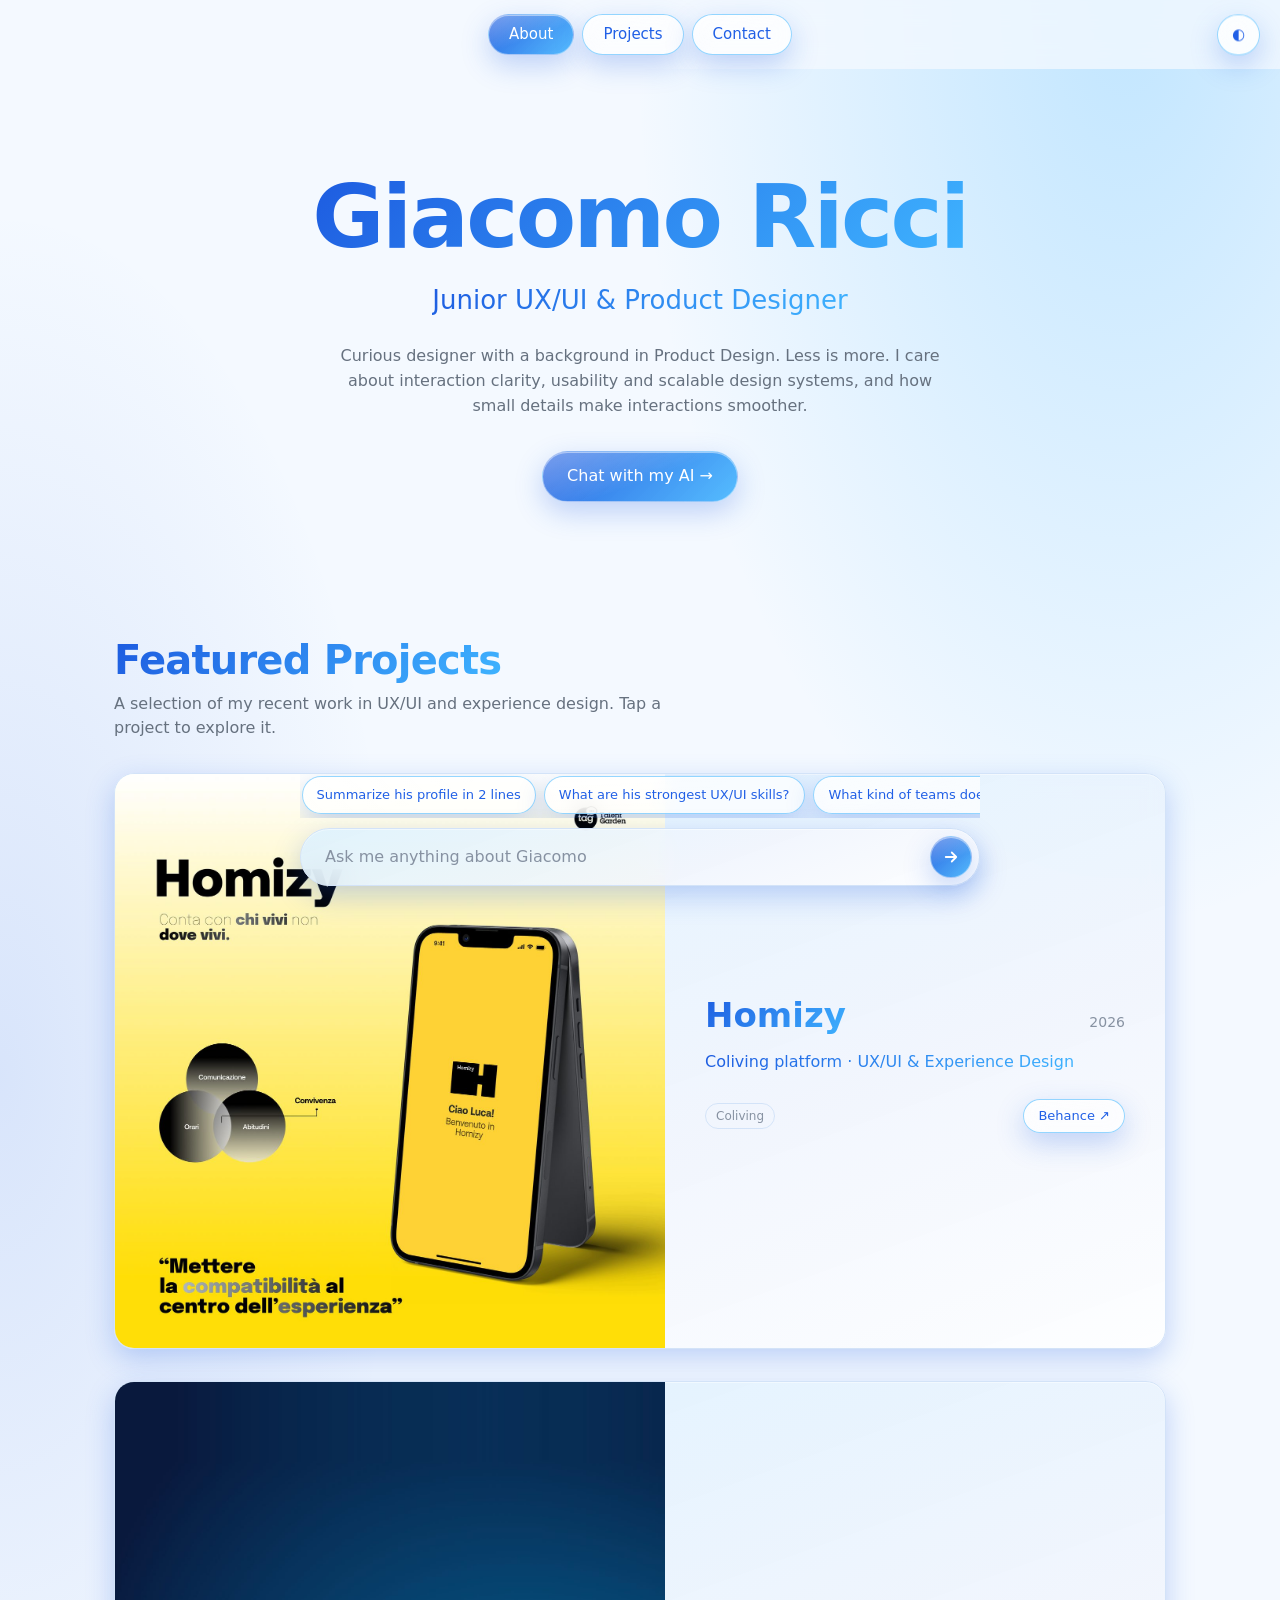
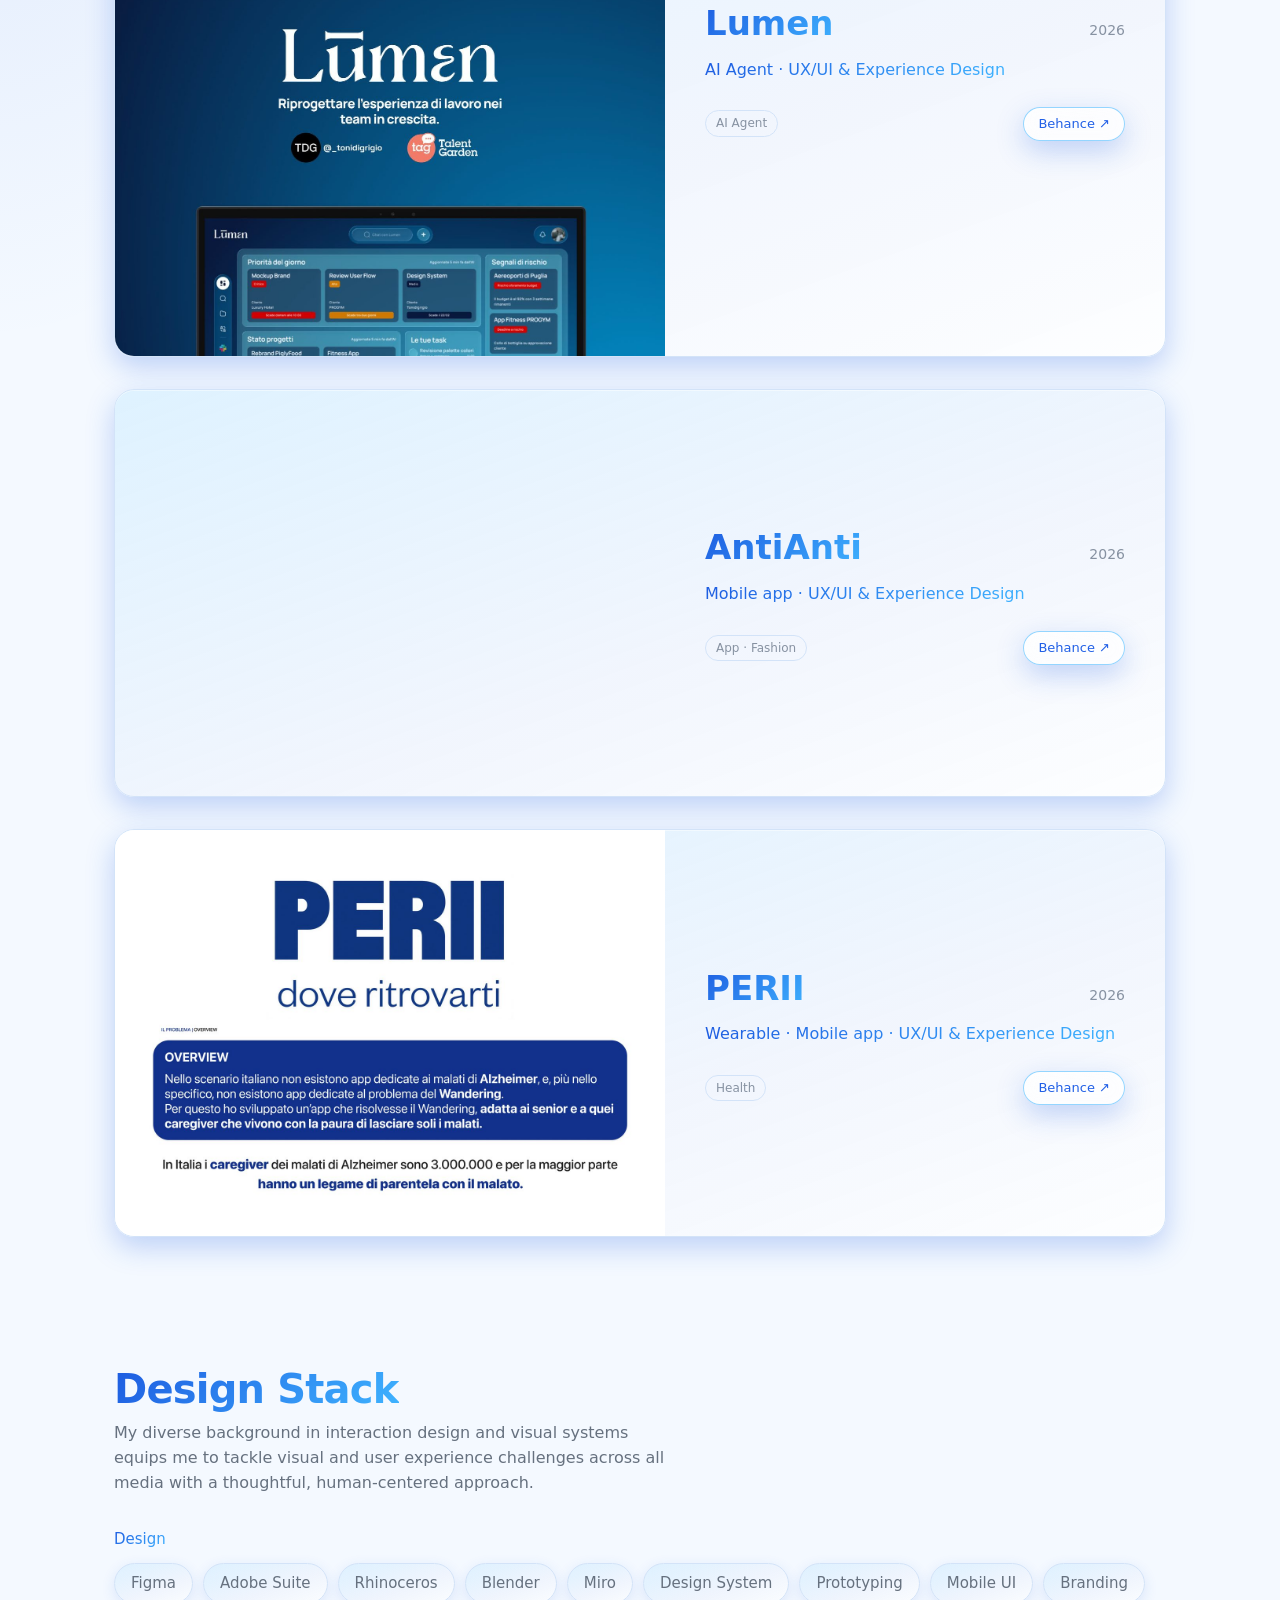
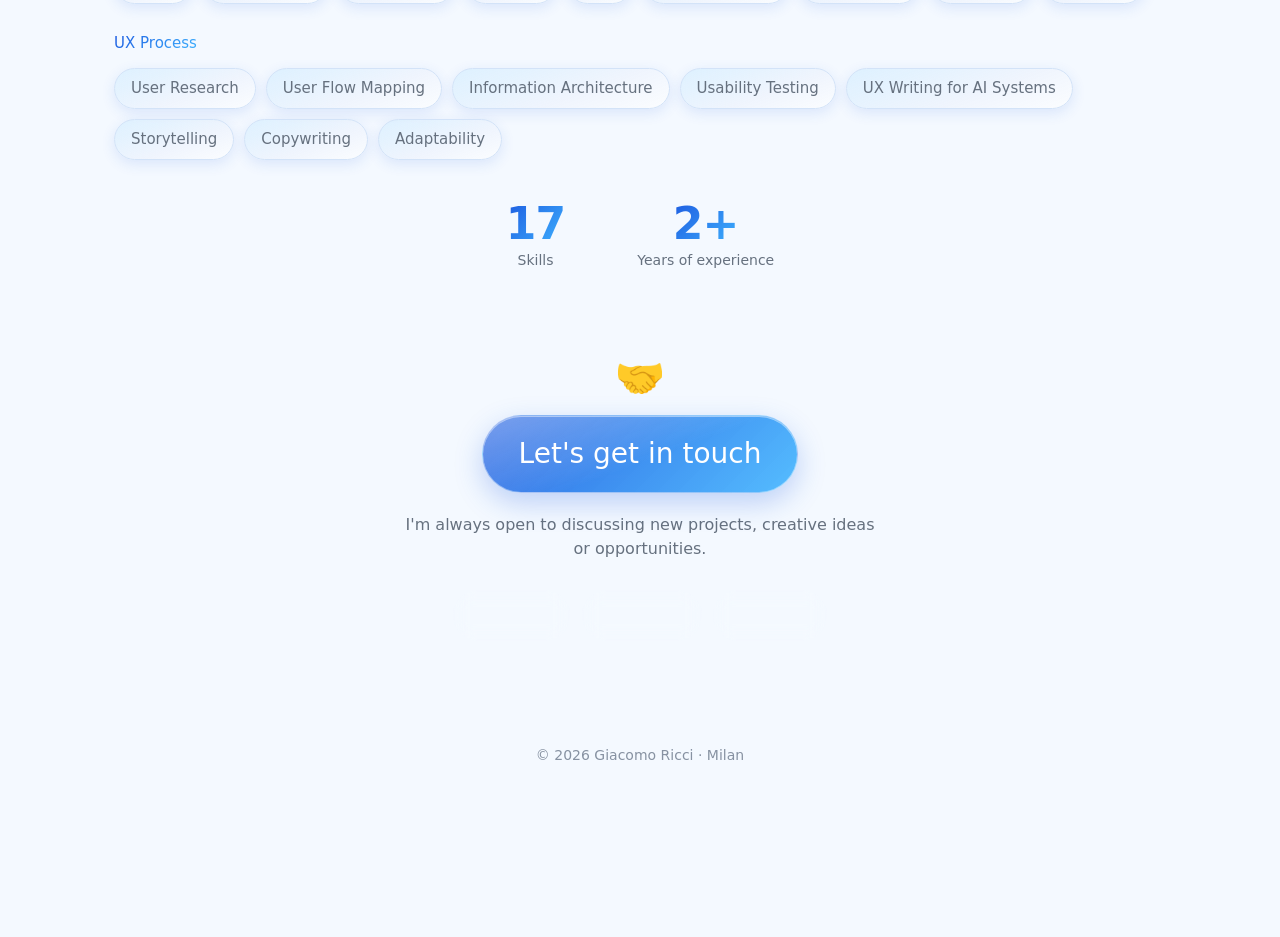
==== index.html @ 5016c872 "Add files via upload" ====
<!DOCTYPE html>
<html lang="en">
<head>
<meta charset="utf-8">
<meta name="viewport" content="width=device-width, initial-scale=1, viewport-fit=cover">
<meta name="color-scheme" content="light dark">
<meta name="theme-color" content="#1d5be0">
<title>Giacomo Ricci | Junior UX/UI &amp; Product Designer</title>
<meta name="description" content="Portfolio of Giacomo Ricci, Junior UX/UI &amp; Product Designer based in Milan. Case studies: Homizy, Lumen, AntiAnti and PERII.">
<link rel="canonical" href="https://giacomoricciuxui.com/">
<link rel="icon" href="/favicon.ico" sizes="48x48">
<link rel="icon" href="/favicon.svg" type="image/svg+xml">
<link rel="apple-touch-icon" href="/apple-touch-icon.png">
<meta property="og:type" content="website">
<meta property="og:site_name" content="Giacomo Ricci">
<meta property="og:title" content="Giacomo Ricci | Junior UX/UI &amp; Product Designer">
<meta property="og:description" content="Portfolio of Giacomo Ricci, Junior UX/UI &amp; Product Designer based in Milan. Case studies: Homizy, Lumen, AntiAnti and PERII.">
<meta property="og:url" content="https://giacomoricciuxui.com/">
<meta property="og:image" content="https://giacomoricciuxui.com/assets/og-image-v2.jpg">
<meta property="og:image:width" content="1200">
<meta property="og:image:height" content="630">
<meta property="og:image:alt" content="Giacomo Ricci, Junior UX/UI &amp; Product Designer">
<meta property="og:locale" content="en_US">
<meta name="twitter:card" content="summary_large_image">
<meta name="twitter:title" content="Giacomo Ricci | Junior UX/UI &amp; Product Designer">
<meta name="twitter:description" content="Portfolio of Giacomo Ricci, Junior UX/UI &amp; Product Designer based in Milan. Case studies: Homizy, Lumen, AntiAnti and PERII.">
<meta name="twitter:image" content="https://giacomoricciuxui.com/assets/og-image-v2.jpg">
<script type="application/ld+json">
{
 "@context": "https://schema.org",
 "@type": "Person",
 "name": "Giacomo Ricci",
 "jobTitle": "Junior UX/UI & Product Designer",
 "url": "https://giacomoricciuxui.com",
 "address": {
  "@type": "PostalAddress",
  "addressLocality": "Milan",
  "addressCountry": "IT"
 },
 "sameAs": [
  "https://www.linkedin.com/in/giacomo-ricci-uxui/",
  "https://www.behance.net/giacomoricci9"
 ]
}
</script>
<link rel="stylesheet" href="assets/css/style.css">
</head>
<body>
<a class="skip" href="#main">Skip to content</a>
<nav aria-label="Main navigation"><div class="w">
<a class="pill on" href="#about" data-s="about">About</a>
<a class="pill" href="#work" data-s="work">Projects</a>
<a class="pill" href="#contact" data-s="contact">Contact</a>
<button class="pill" id="th" aria-label="Toggle theme"><span>◐</span></button>
</div></nav>
<main id="main">

<header class="hero" id="about"><div class="w">
<h1>Giacomo Ricci</h1>
<div class="r">Junior UX/UI &amp; Product Designer</div>
<p>Curious designer with a background in Product Design. Less is more. I care about interaction clarity, usability and scalable design systems, and how small details make interactions smoother.</p>
<button class="btn" data-chat>Chat with my AI →</button>
</div></header>

<section id="work"><div class="w">
<h2>Featured Projects</h2>
<p class="sub">A selection of my recent work in UX/UI and experience design. Tap a project to explore it.</p>
<div class="grid" id="grid"></div>
<noscript><ul><li><a href="https://www.behance.net/gallery/244350719/Homizy-Progetto-di-Coliving">Homizy – Coliving platform</a></li><li><a href="https://www.behance.net/gallery/250885183/AI-agent">Lumen – AI Agent</a></li><li><a href="https://www.behance.net/gallery/244351963/ANTIANTI-APP">AntiAnti – Mobile app</a></li><li><a href="https://www.behance.net/gallery/244354207/PERII-APP">PERII – Wearable &amp; mobile app</a></li></ul></noscript>
</div></section>

<section><div class="w">
<h2>Design Stack</h2>
<p class="sub">My diverse background in interaction design and visual systems equips me to tackle visual and user experience challenges across all media with a thoughtful, human-centered approach.</p>
<h4>Design</h4>
<div class="chips"><span>Figma</span><span>Adobe Suite</span><span>Rhinoceros</span><span>Blender</span><span>Miro</span><span>Design System</span><span>Prototyping</span><span>Mobile UI</span><span>Branding</span></div>
<h4>UX Process</h4>
<div class="chips"><span>User Research</span><span>User Flow Mapping</span><span>Information Architecture</span><span>Usability Testing</span><span>UX Writing for AI Systems</span><span>Storytelling</span><span>Copywriting</span><span>Adaptability</span></div>

<div class="stats about-stats"><div class="stat"><b>17</b><span>Skills</span></div><div class="stat"><b>2+</b><span>Years of experience</span></div></div>
</div></section>

<section id="contact"><div class="w"><div class="ct">
<div class="e">🤝</div>
<a class="btn big" href="https://mail.google.com/mail/?view=cm&fs=1&to=riccigiacomo300@gmail.com" target="_blank" rel="noopener">Let's get in touch</a>
<p>I'm always open to discussing new projects, creative ideas or opportunities.</p>
<div class="links">
<a class="btn o" href="https://www.linkedin.com/in/giacomo-ricci-uxui/" target="_blank" rel="noopener">LinkedIn</a>
<a class="btn o" href="https://www.behance.net/giacomoricci9" target="_blank" rel="noopener">Behance</a>
<a class="btn o" href="assets/Giacomo_Ricci_CV_2026.pdf" target="_blank" rel="noopener">Resume</a>
</div></div></div></section>

</main>
<footer>© 2026 Giacomo Ricci · Milan</footer>

<div class="ov" id="pv" role="dialog" aria-modal="true" aria-label="Project details" hidden><div class="ovh"><button class="pill" id="pc">← Back</button></div>
<div class="pv"><h1 id="pt"></h1><div class="m" id="pm"></div><p class="d" id="pd"></p><div id="pi"></div><div id="ps"></div>
<div class="pact"><a class="btn" id="pb" href="https://www.behance.net/giacomoricci9" target="_blank" rel="noopener">View full case study on Behance</a><a class="qr" id="pq" href="#" target="_blank" rel="noopener" hidden><span class="qrb" id="pqb"></span><span class="qrt">Scan with your phone to try</span></a></div></div></div>
<div class="dock" id="dk">
<div class="cpanel" id="ch" hidden><div class="chh"><b>Chat with my AI</b><button class="cx" id="cx" aria-label="Close chat">✕</button></div><div id="msgs" aria-live="polite"></div></div>
<div id="chips"></div>
<div class="cbar"><input id="ci" type="text" placeholder="Ask me anything about Giacomo" aria-label="Ask me anything about Giacomo"><button class="go" id="go" aria-label="Send"><svg width="18" height="18" viewBox="0 0 24 24" fill="none" stroke="currentColor" stroke-width="2.4" stroke-linecap="round" stroke-linejoin="round"><path d="M5 12h14M13 6l6 6-6 6"/></svg></button></div>
</div>
<script src="assets/js/main.js" defer></script>
</body>
</html>
---- assets/css/style.css ----
:root{--bg:#f4f9ff;--card:#fff;--tx:#66717f;--mu:#8792a2;--ln:#d3e3f8;--bl:#2160e6;--az:#3fb4ff;
--grad:linear-gradient(135deg,#1d5be0,#3fb4ff);
--gb:linear-gradient(135deg,rgba(29,91,224,.95),rgba(63,180,255,.88));
--sheen:linear-gradient(160deg,rgba(255,255,255,.38),rgba(255,255,255,0) 55%);
--tint:linear-gradient(160deg,rgba(63,180,255,.16),rgba(29,91,224,.05) 60%,rgba(255,255,255,0));
--sh:0 10px 28px rgba(29,91,224,.26),inset 0 1px 0 rgba(255,255,255,.45);
--glow:radial-gradient(55% 32% at 88% 0,rgba(63,180,255,.28),transparent 70%),radial-gradient(45% 30% at 0 26%,rgba(29,91,224,.13),transparent 70%);
box-sizing:border-box;padding-top:env(safe-area-inset-top,0px);padding-bottom:env(safe-area-inset-bottom,0px)}
@media (prefers-color-scheme:dark){:root:not([data-theme="light"]){--bg:#061433;--card:#0d2354;--tx:#a3b0c4;--mu:#8391a8;--ln:#1e3c7c}}
:root[data-theme="dark"]{--bg:#061433;--card:#0d2354;--tx:#a3b0c4;--mu:#8391a8;--ln:#1e3c7c}
*{box-sizing:border-box;margin:0}
html{scroll-behavior:smooth;scroll-padding-top:90px}
body{background-color:var(--bg);background-image:var(--glow);background-repeat:no-repeat;color:var(--tx);font-family:Inter,system-ui,-apple-system,"Segoe UI",sans-serif;line-height:1.55}
a{color:inherit;text-decoration:none}
h1,h2,h3,h4,.r,.m,.stat b,blockquote{background:var(--grad);-webkit-background-clip:text;background-clip:text;color:transparent;-webkit-text-fill-color:transparent;width:fit-content;max-width:100%}
.w{max-width:1100px;margin:0 auto;padding:0 24px}
nav{position:sticky;top:env(safe-area-inset-top,0px);z-index:9;padding:14px 0;background:color-mix(in srgb,var(--bg) 78%,transparent);-webkit-backdrop-filter:blur(12px);backdrop-filter:blur(12px)}
nav .w{display:flex;justify-content:center;align-items:center;gap:8px}
.btn,.pill{font:inherit;font-weight:500;cursor:pointer;border-radius:99px;transition:transform .2s,box-shadow .2s;display:inline-block;-webkit-backdrop-filter:blur(10px);backdrop-filter:blur(10px)}
.pill{font-size:15px;padding:8px 20px;color:var(--bl);background-image:var(--sheen);background-color:color-mix(in srgb,var(--card) 70%,transparent);border:1px solid color-mix(in srgb,var(--az) 55%,transparent);box-shadow:var(--sh)}
.pill.on,.b .acts .pill{color:#fff;background-image:var(--sheen),var(--gb);border-color:rgba(255,255,255,.4)}
.btn{padding:12px 24px;color:#fff;background-image:var(--sheen),var(--gb);background-color:transparent;border:1px solid rgba(255,255,255,.4);box-shadow:var(--sh)}
.btn.o{color:var(--bl);background-image:var(--sheen);background-color:color-mix(in srgb,var(--card) 70%,transparent);border:1px solid color-mix(in srgb,var(--az) 55%,transparent)}
.btn:hover,.pill:hover{transform:translateY(-2px);box-shadow:0 16px 34px rgba(29,91,224,.34),inset 0 1px 0 rgba(255,255,255,.5)}
.btn:active,.pill:active{transform:none;box-shadow:0 4px 12px rgba(29,91,224,.3)}
.big{font-size:clamp(20px,3vw,28px);padding:16px 36px;margin-top:8px}
#th{position:absolute;right:20px;top:50%;transform:translateY(-50%);padding:8px 14px}
#th:hover,#th:active{transform:translateY(-50%)}
#th span{display:inline-block;transition:transform .7s cubic-bezier(.4,0,.2,1)}
:root[data-theme="dark"] #th span{transform:rotate(180deg)}
.hero{padding:100px 0 70px;text-align:center}
.hero h1{font-size:clamp(42px,9vw,88px);letter-spacing:-.03em;line-height:1.1;margin-inline:auto}
.hero .r{font-size:clamp(18px,3vw,26px);margin:14px auto 24px}
.hero p{max-width:600px;margin:0 auto 32px}
h2{font-size:clamp(28px,4vw,40px);letter-spacing:-.02em;line-height:1.2}
.sub{margin:8px 0 32px;max-width:560px}
section{padding:64px 0}
.grid{display:grid;grid-template-columns:repeat(auto-fit,minmax(min(100%,440px),1fr));gap:20px;align-items:stretch}
.card,.stat,.pt,.ct{background-image:var(--tint);background-color:color-mix(in srgb,var(--card) 78%,transparent);border:1px solid var(--ln);box-shadow:var(--sh);-webkit-backdrop-filter:blur(10px);backdrop-filter:blur(10px)}
.card{text-align:left;font:inherit;color:inherit;width:100%;cursor:pointer;border-radius:20px;overflow:hidden;transition:transform .2s,box-shadow .2s}
.card:hover{transform:translateY(-4px);box-shadow:0 18px 40px rgba(29,91,224,.32),inset 0 1px 0 rgba(255,255,255,.5)}
.card>img{width:100%;height:auto;display:block}
.card .t{padding:20px 22px 22px}
.card h3{font-size:24px}.row{display:flex;justify-content:space-between;gap:12px;align-items:baseline}.y{color:var(--mu);font-size:14px}
.m{font-size:14px;margin:4px 0 0}
.lk{display:flex;justify-content:space-between;align-items:center;gap:12px;margin-top:14px}
.lk .pill{font-size:13px;padding:6px 14px}
.tag{display:inline-block;font-size:12px;padding:3px 10px;border:1px solid var(--ln);border-radius:99px;color:var(--mu)}
h4{font-size:15px;font-weight:500;margin:28px 0 12px}
.chips{display:flex;flex-wrap:wrap;gap:10px}
.chips span{background-image:var(--tint);background-color:color-mix(in srgb,var(--card) 70%,transparent);border:1px solid var(--ln);padding:8px 16px;border-radius:99px;font-size:15px;box-shadow:0 4px 14px rgba(29,91,224,.12)}
.ct{text-align:center;border-radius:28px;padding:64px 24px}
.ct .e{font-size:40px}
.ct p{margin:20px auto 28px;max-width:480px}
.links{display:flex;gap:12px;justify-content:center;flex-wrap:wrap}
footer{text-align:center;color:var(--mu);font-size:14px;padding:40px 0}
.ov{position:fixed;inset:0;z-index:50;background-color:var(--bg);background-image:var(--glow);background-repeat:no-repeat;overflow-y:auto;padding:env(safe-area-inset-top,0px) 0 env(safe-area-inset-bottom,0px);animation:up .4s cubic-bezier(.2,.8,.2,1)}
@keyframes up{from{transform:translateY(40px);opacity:0}to{transform:none;opacity:1}}
.ovh{position:sticky;top:0;padding:14px 24px;background:color-mix(in srgb,var(--bg) 80%,transparent);-webkit-backdrop-filter:blur(12px);backdrop-filter:blur(12px);z-index:2}
.pv{max-width:900px;margin:0 auto;padding:24px 24px 80px}
.pv h1{font-size:clamp(40px,8vw,72px);letter-spacing:-.03em;line-height:1.1}
.pv .m{margin:10px 0 20px;font-size:16px}.pv .d{max-width:680px}
.pv img{width:100%;height:auto;border-radius:20px;margin:20px 0;display:block;box-shadow:var(--sh)}
.sc{margin-top:48px}.sc h2{margin-bottom:12px}
.stats,.pts{display:grid;grid-template-columns:repeat(auto-fit,minmax(min(100%,210px),1fr));gap:16px;margin-top:24px}
.pts{grid-template-columns:repeat(auto-fit,minmax(min(100%,300px),1fr))}
.stat,.pt{border-radius:20px;padding:20px}
.stat b{display:block;font-size:44px;letter-spacing:-.02em;line-height:1.1}.stat span{font-size:14px}
.pt h3{font-size:20px;margin-bottom:6px}.pt .chips{margin-top:14px}.pt .chips span{font-size:13px;padding:6px 12px}
blockquote{font-size:clamp(22px,3.4vw,32px);font-weight:600;letter-spacing:-.01em;line-height:1.3;margin:36px 0 8px}
.pv .btn{margin-top:36px}
.dock{position:fixed;z-index:40;left:50%;transform:translateX(-50%);bottom:max(14px,env(safe-area-inset-bottom));width:min(680px,calc(100% - 24px));display:flex;flex-direction:column;gap:10px}
.cpanel{background-color:color-mix(in srgb,var(--card) 92%,transparent);background-image:var(--tint);border:1px solid var(--ln);border-radius:26px;box-shadow:0 20px 60px rgba(29,91,224,.28);-webkit-backdrop-filter:blur(18px);backdrop-filter:blur(18px);display:flex;flex-direction:column;max-height:min(56vh,520px);overflow:hidden;animation:up .35s cubic-bezier(.2,.8,.2,1)}
.chh{display:flex;justify-content:space-between;align-items:center;padding:14px 18px 6px}.chh b{font-size:15px;color:var(--bl)}
.cx{border:0;background:transparent;color:var(--mu);font-size:16px;cursor:pointer;padding:4px 8px}
#msgs{overflow-y:auto;padding:6px 18px 18px;display:flex;flex-direction:column;gap:14px}
.mu{align-self:flex-end;max-width:90%;padding:9px 16px;border-radius:99px;font-size:15px;color:#fff;background-image:var(--sheen),var(--gb)}
.ma{font-size:15px;animation:up .3s}.ma p{margin:0}
.pc{display:flex;justify-content:space-between;align-items:center;gap:12px;width:100%;margin-top:12px;padding:14px 16px;border:1px solid var(--ln);border-radius:16px;background-image:var(--tint);background-color:color-mix(in srgb,var(--card) 80%,transparent);cursor:pointer;text-align:left;font:inherit;color:inherit;box-shadow:0 6px 18px rgba(29,91,224,.14);transition:transform .2s,box-shadow .2s}
.pc:hover{transform:translateY(-2px);box-shadow:0 12px 26px rgba(29,91,224,.26)}
.pc b{display:block;color:var(--bl);font-size:16px}.pc small{color:var(--mu);font-size:13px}.pc i{font-style:normal;font-size:24px;color:var(--bl)}
.dots i{display:inline-block;width:7px;height:7px;margin:0 2px;border-radius:50%;background:var(--az);animation:bl 1s infinite}.dots i:nth-child(2){animation-delay:.15s}.dots i:nth-child(3){animation-delay:.3s}
@keyframes bl{0%,60%,100%{opacity:.3}30%{opacity:1}}
#chips{display:flex;gap:8px;overflow-x:auto;scrollbar-width:none;padding:2px 2px 4px}#chips::-webkit-scrollbar{display:none}
#chips .pill{flex:none;font-size:13px;padding:8px 14px;white-space:nowrap}
.cbar{display:flex;align-items:center;gap:8px;padding:7px 7px 7px 22px;border-radius:99px;background-image:var(--tint);background-color:color-mix(in srgb,var(--card) 88%,transparent);border:1px solid var(--ln);box-shadow:var(--sh);-webkit-backdrop-filter:blur(16px);backdrop-filter:blur(16px)}
.cbar input{flex:1;min-width:0;border:0;outline:0;background:transparent;font:inherit;font-size:16px;color:var(--tx)}
.cbar input::placeholder{color:var(--mu)}
.go{flex:none;width:42px;height:42px;border-radius:50%;border:1px solid rgba(255,255,255,.4);background-image:var(--sheen),var(--gb);color:#fff;display:grid;place-items:center;cursor:pointer;box-shadow:var(--sh);transition:transform .2s}
.go:hover{transform:translateX(2px)}
footer{padding-bottom:170px}
[hidden]{display:none!important}
html.tt,html.tt *,html.tt *::before,html.tt *::after{transition:background-color .7s cubic-bezier(.4,0,.2,1),color .7s cubic-bezier(.4,0,.2,1),border-color .7s cubic-bezier(.4,0,.2,1),transform .2s,box-shadow .2s !important}
@media(max-width:640px){#th{position:static;transform:none}#th:hover,#th:active{transform:none}nav .w{flex-wrap:wrap}.pill{padding:7px 14px;font-size:14px}.hero{padding:70px 0 40px}}
.pact{display:flex;flex-direction:column;align-items:center;gap:24px;margin-top:44px;text-align:center}.pv .pact .btn{margin-top:0}
.qr{display:flex;flex-direction:column;align-items:center;gap:10px;padding:0;border:0;background:none;box-shadow:none;transition:transform .2s}
.qr:hover{transform:scale(1.03)}
.qrb svg{display:block;width:120px;height:120px}
.qrt{color:var(--mu);font-size:13px}
@media(max-width:640px){.qrb svg{width:110px;height:110px}}
.pv{padding:32px 24px 112px}
.pv .m{margin:12px 0 24px}
.pv .d{line-height:1.7;max-width:680px}
.pv img{margin:40px 0 0}
.sc{margin-top:72px}.sc h2{margin-bottom:16px}
.stats,.pts{gap:20px;margin-top:32px}
.stat,.pt{padding:24px}
.pt h3{margin-bottom:8px}.pt .chips{margin-top:16px}
blockquote{margin:48px 0 0}
.pact{margin-top:80px;padding-top:56px;border-top:1px solid var(--ln);gap:32px}
.qr{gap:12px}
@media(max-width:640px){.pv{padding:24px 20px 96px}.sc{margin-top:56px}.pact{margin-top:64px;padding-top:40px;gap:28px}.stats,.pts{gap:16px;margin-top:24px}}
.ct{background:none;border:0;box-shadow:none;-webkit-backdrop-filter:none;backdrop-filter:none;border-radius:0;padding:32px 0 0}
#contact{padding-top:8px}.ct{padding-top:0}
@media (prefers-color-scheme:dark){
:root:not([data-theme="light"]){--tx:#fff;--mu:#e3ecfb;--bl:#8fd3ff}
:root:not([data-theme="light"]) .btn,:root:not([data-theme="light"]) .btn.o,:root:not([data-theme="light"]) .pill,:root:not([data-theme="light"]) .go,:root:not([data-theme="light"]) .mu,:root:not([data-theme="light"]) .pc{background-image:var(--sheen),linear-gradient(135deg,rgba(52,132,255,.97),rgba(110,206,255,.93));background-color:transparent;color:#fff;border-color:rgba(255,255,255,.45);text-shadow:0 1px 2px rgba(6,20,51,.35)}
:root:not([data-theme="light"]) nav .pill:not(.on){background-image:var(--sheen);background-color:rgba(110,206,255,.16);border-color:rgba(143,211,255,.6);text-shadow:none}
:root:not([data-theme="light"]) .pc b,:root:not([data-theme="light"]) .pc small,:root:not([data-theme="light"]) .pc i{color:#fff}
}
:root[data-theme="dark"]{--tx:#fff;--mu:#e3ecfb;--bl:#8fd3ff}
:root[data-theme="dark"] .btn,:root[data-theme="dark"] .btn.o,:root[data-theme="dark"] .pill,:root[data-theme="dark"] .go,:root[data-theme="dark"] .mu,:root[data-theme="dark"] .pc{background-image:var(--sheen),linear-gradient(135deg,rgba(52,132,255,.97),rgba(110,206,255,.93));background-color:transparent;color:#fff;border-color:rgba(255,255,255,.45);text-shadow:0 1px 2px rgba(6,20,51,.35)}
:root[data-theme="dark"] nav .pill:not(.on){background-image:var(--sheen);background-color:rgba(110,206,255,.16);border-color:rgba(143,211,255,.6);text-shadow:none}
:root[data-theme="dark"] .pc b,:root[data-theme="dark"] .pc small,:root[data-theme="dark"] .pc i{color:#fff}

.skip{position:absolute;left:-999px;top:8px}.skip:focus{left:12px;z-index:99;padding:10px 18px;border-radius:99px;background:#1d5be0;color:#fff}
:focus-visible{outline:2px solid #3fb4ff;outline-offset:3px}
noscript ul{list-style:none;padding:0;display:grid;gap:12px}noscript a{color:var(--bl);text-decoration:underline}
@media (prefers-reduced-motion:reduce){*,*::before,*::after{animation:none!important;transition:none!important;scroll-behavior:auto!important}}

/* Projects: one per row, stacked vertically */
.grid{grid-template-columns:1fr;gap:32px}
@media(min-width:800px){
.card{display:grid;grid-template-columns:minmax(0,1.1fr) minmax(0,1fr);align-items:center}
.card .t{padding:40px}.card h3{font-size:34px}.card .m{font-size:16px;margin-top:8px}.lk{margin-top:24px}
}

/* About stats (skills / years) */
.about-stats{grid-template-columns:repeat(2,minmax(0,220px));gap:20px;margin-top:40px}

/* About stats: no box */
.about-stats{display:flex;gap:56px;margin-top:40px}
.about-stats .stat{background:none;border:0;box-shadow:none;-webkit-backdrop-filter:none;backdrop-filter:none;padding:0;border-radius:0}

/* About stats: centered */
.about-stats{justify-content:center;gap:72px;text-align:center}
.about-stats .stat b{margin:0 auto}
@media(max-width:640px){.about-stats{gap:40px}}

/* Hover effect: Design Stack chips and stats */
.w>.chips span,.about-stats .stat{transition:transform .25s cubic-bezier(.2,.8,.2,1),box-shadow .25s,border-color .25s;cursor:default}
.w>.chips span:hover{transform:translateY(-5px) scale(1.04);box-shadow:0 12px 26px rgba(29,91,224,.28);border-color:color-mix(in srgb,var(--az) 70%,transparent)}
.about-stats .stat:hover{transform:translateY(-6px) scale(1.08)}
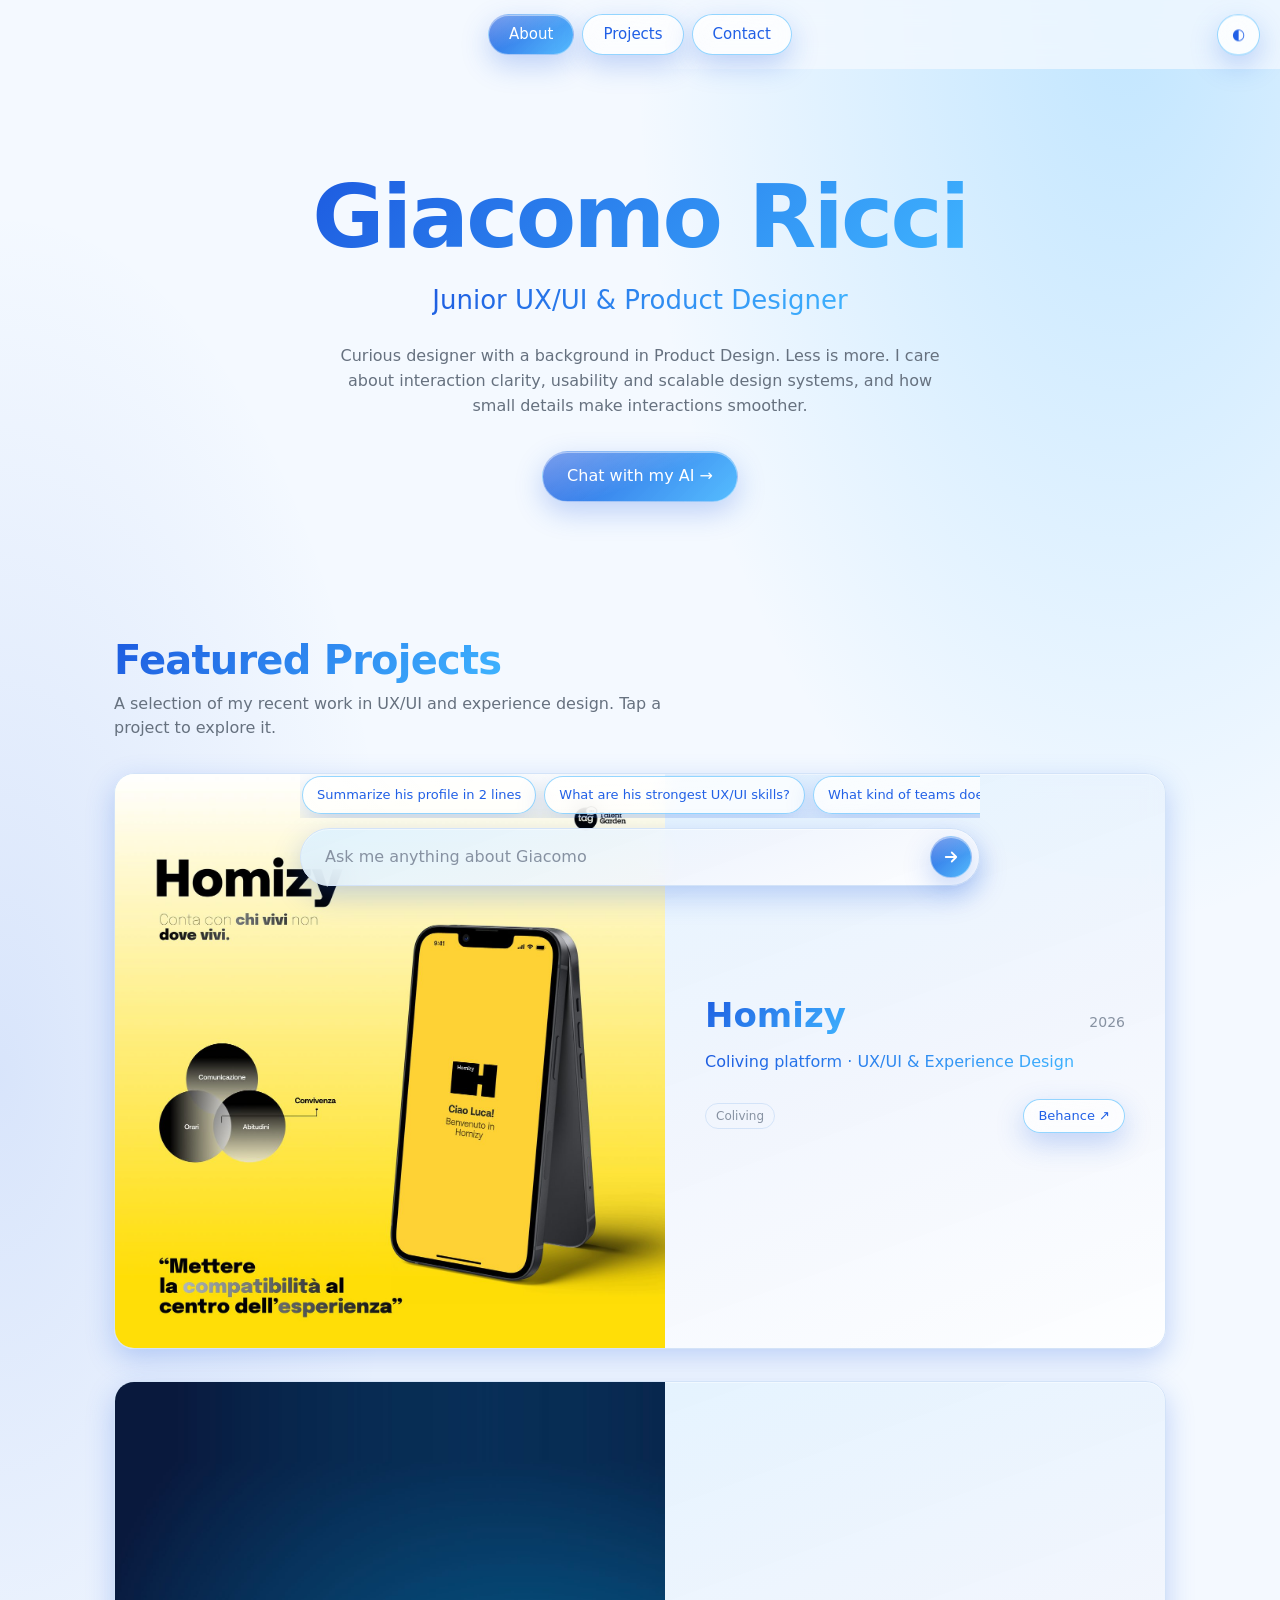
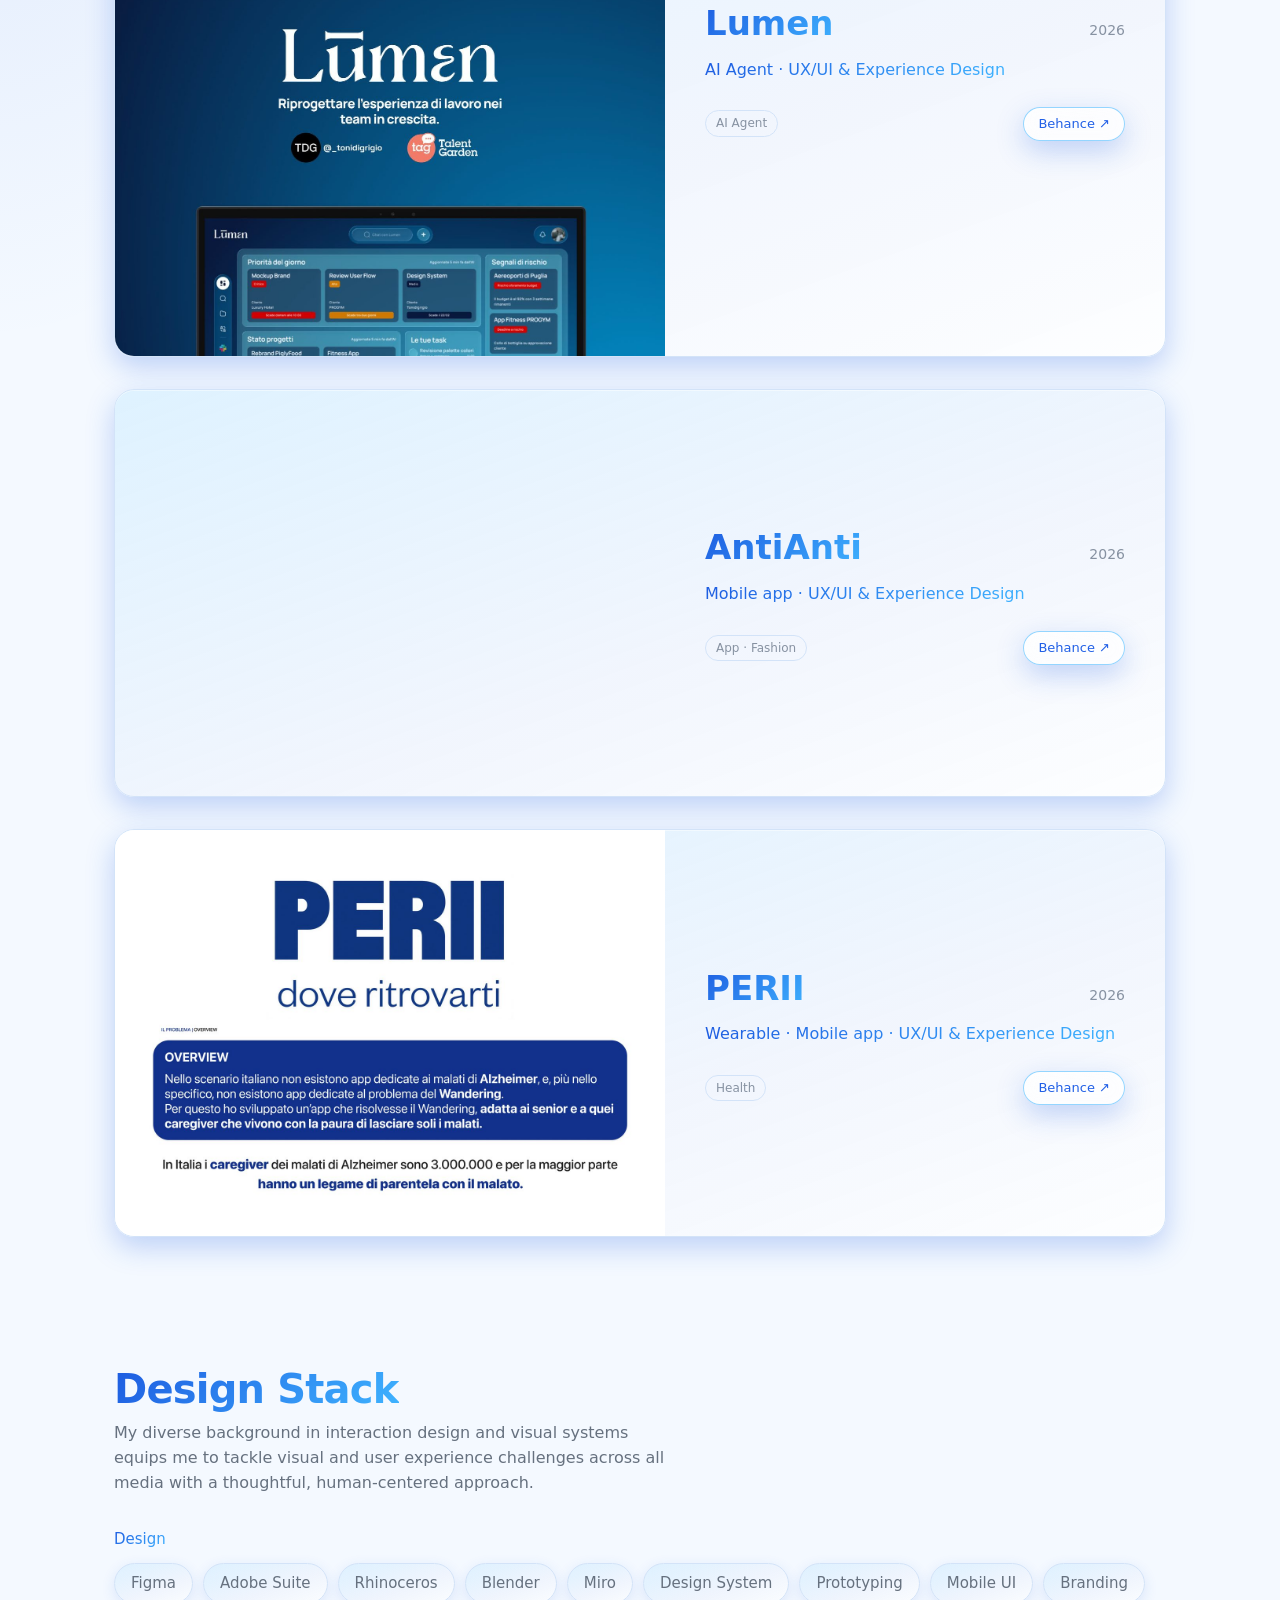
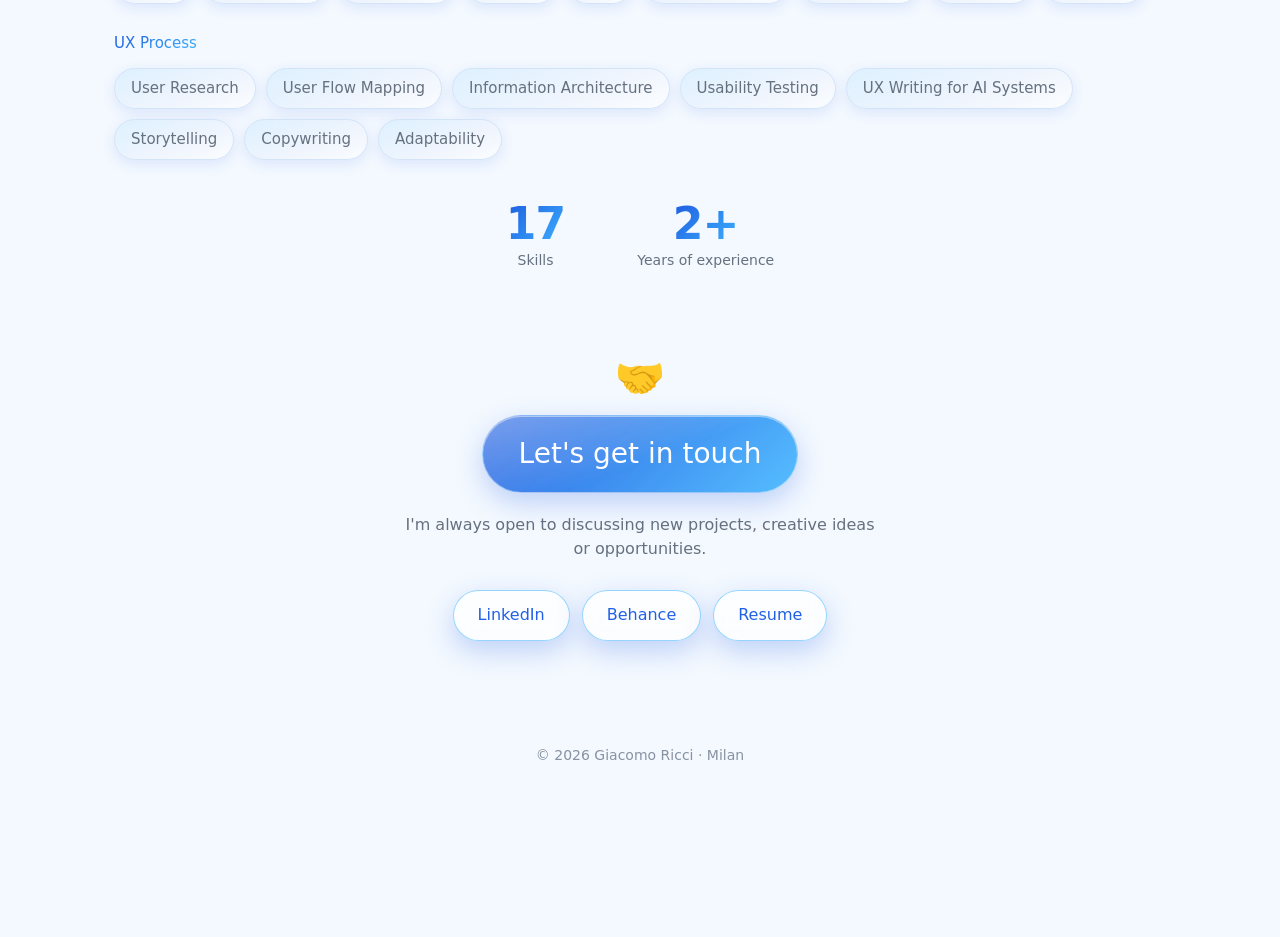
==== commit 5a985a5c: "Add enhancements.js script to index.html" ====
--- a/index.html
+++ b/index.html
@@ -102,5 +102,6 @@
 <div class="cbar"><input id="ci" type="text" placeholder="Ask me anything about Giacomo" aria-label="Ask me anything about Giacomo"><button class="go" id="go" aria-label="Send"><svg width="18" height="18" viewBox="0 0 24 24" fill="none" stroke="currentColor" stroke-width="2.4" stroke-linecap="round" stroke-linejoin="round"><path d="M5 12h14M13 6l6 6-6 6"/></svg></button></div>
 </div>
 <script src="assets/js/main.js" defer></script>
+ <script src="assets/enhancements.js" defer></script>
 </body>
 </html>
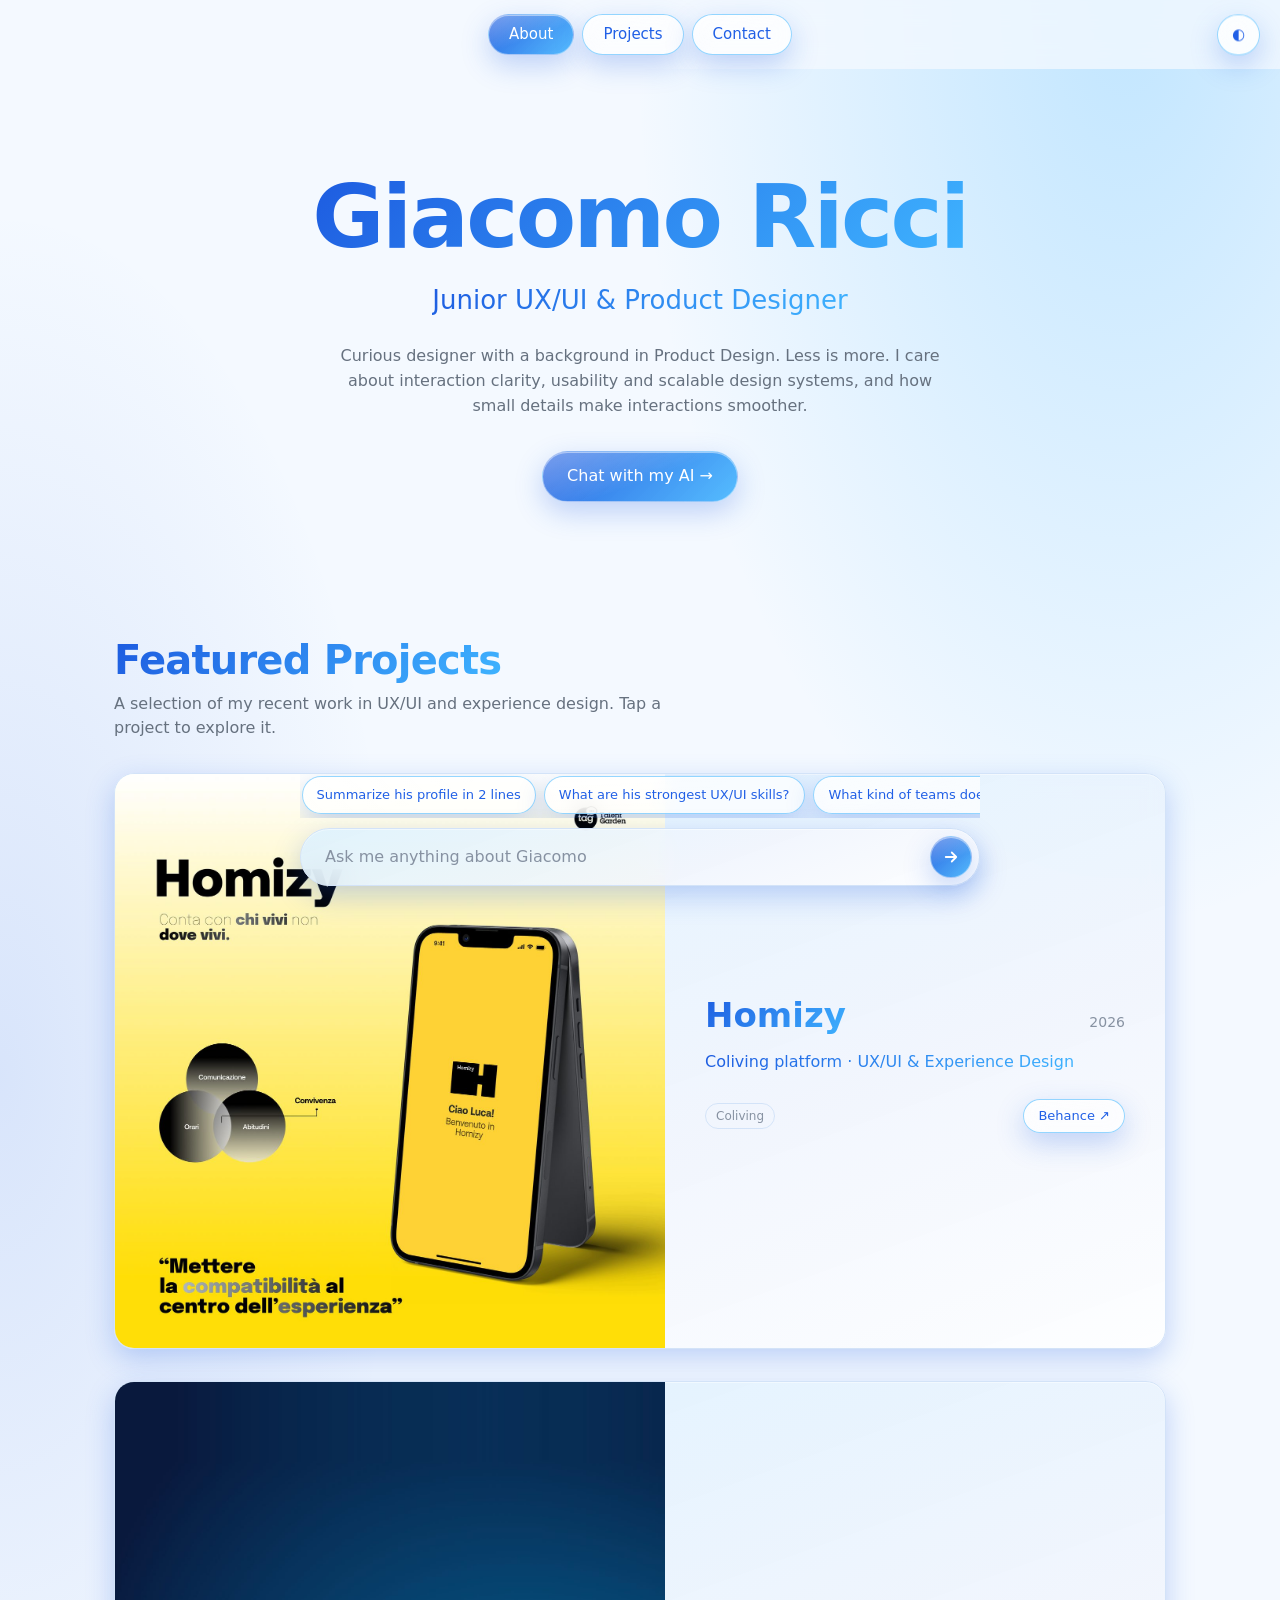
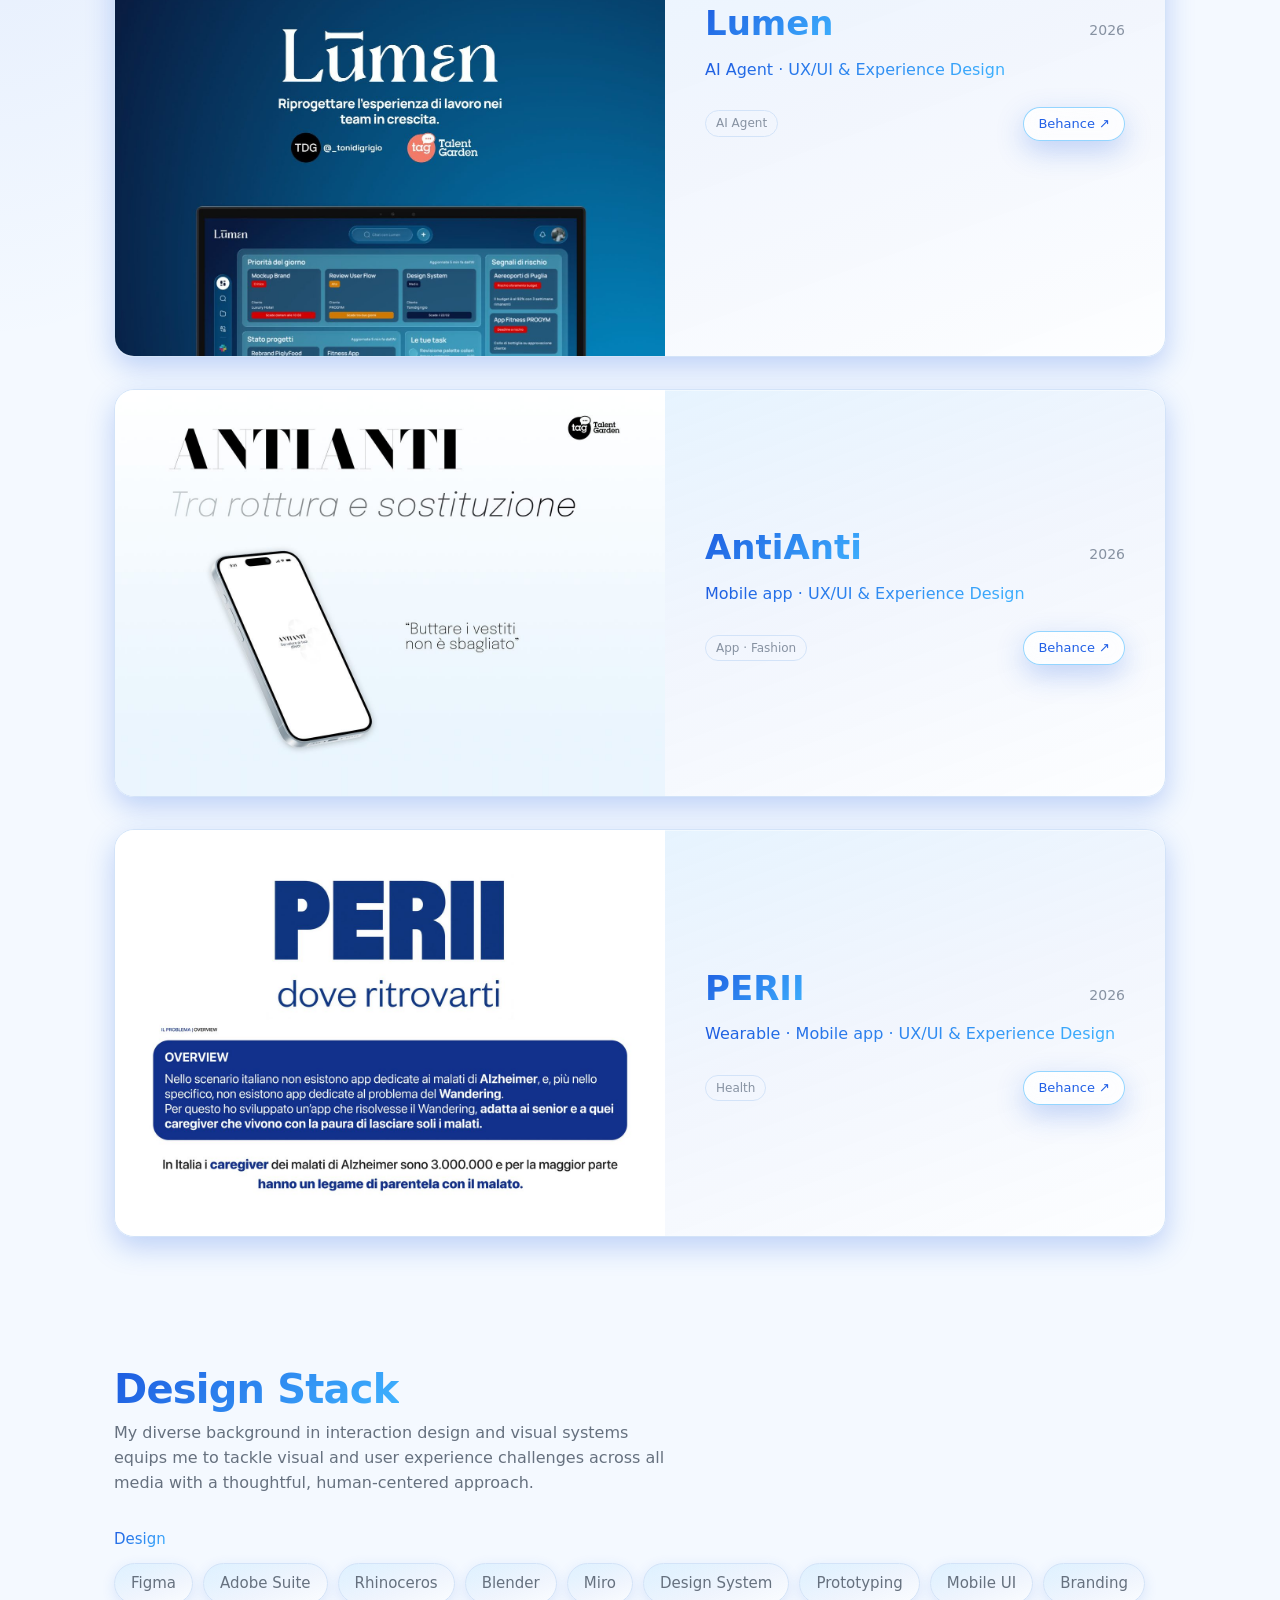
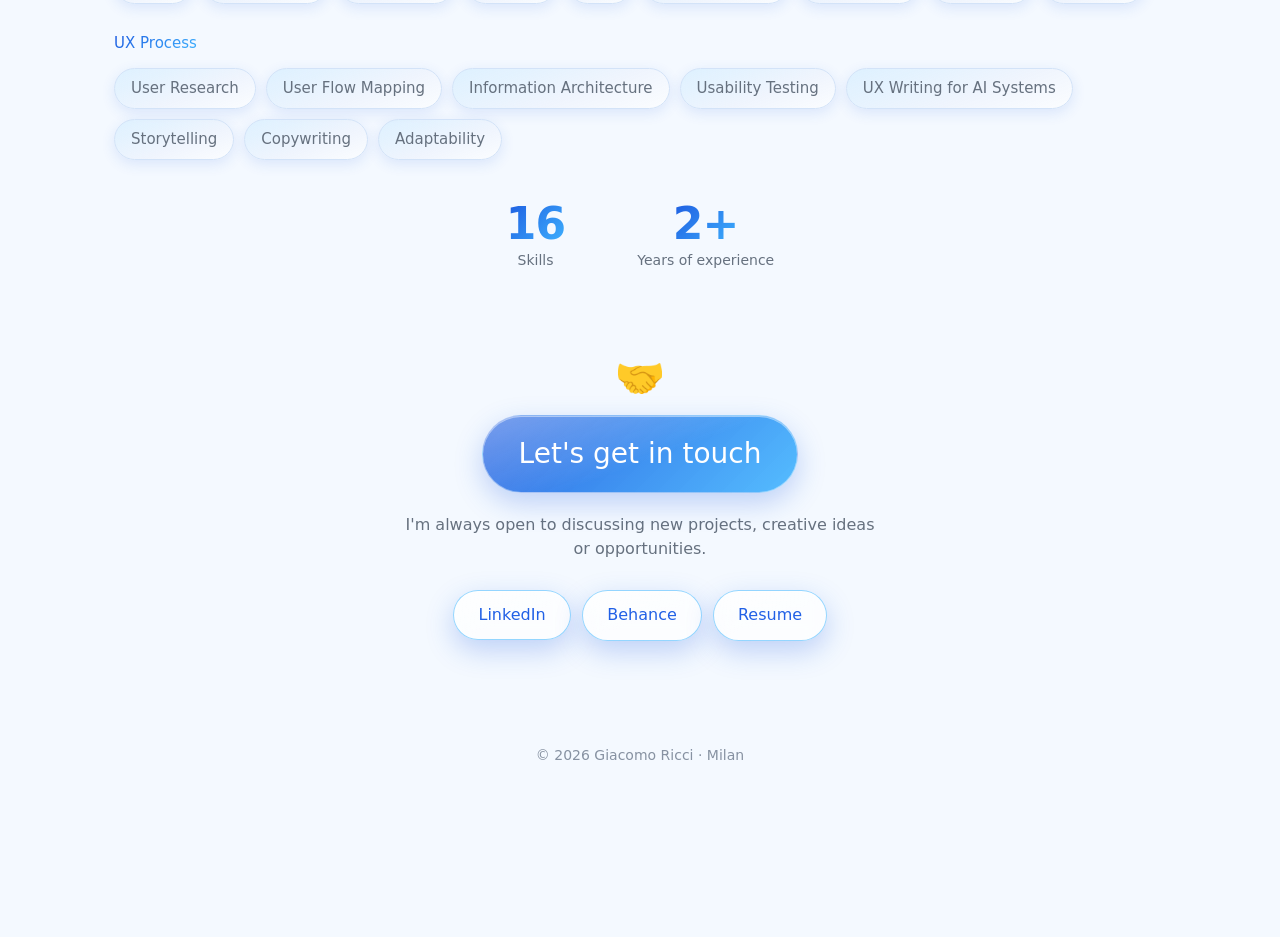
==== commit fe91cdc9: "Fix script tag for enhancements.js in index.html" ====
--- a/index.html
+++ b/index.html
@@ -102,6 +102,6 @@
 <div class="cbar"><input id="ci" type="text" placeholder="Ask me anything about Giacomo" aria-label="Ask me anything about Giacomo"><button class="go" id="go" aria-label="Send"><svg width="18" height="18" viewBox="0 0 24 24" fill="none" stroke="currentColor" stroke-width="2.4" stroke-linecap="round" stroke-linejoin="round"><path d="M5 12h14M13 6l6 6-6 6"/></svg></button></div>
 </div>
 <script src="assets/js/main.js" defer></script>
- <script src="assets/enhancements.js" defer></script>
+<script src="assets/enhancements.js" defer></script>
 </body>
 </html>
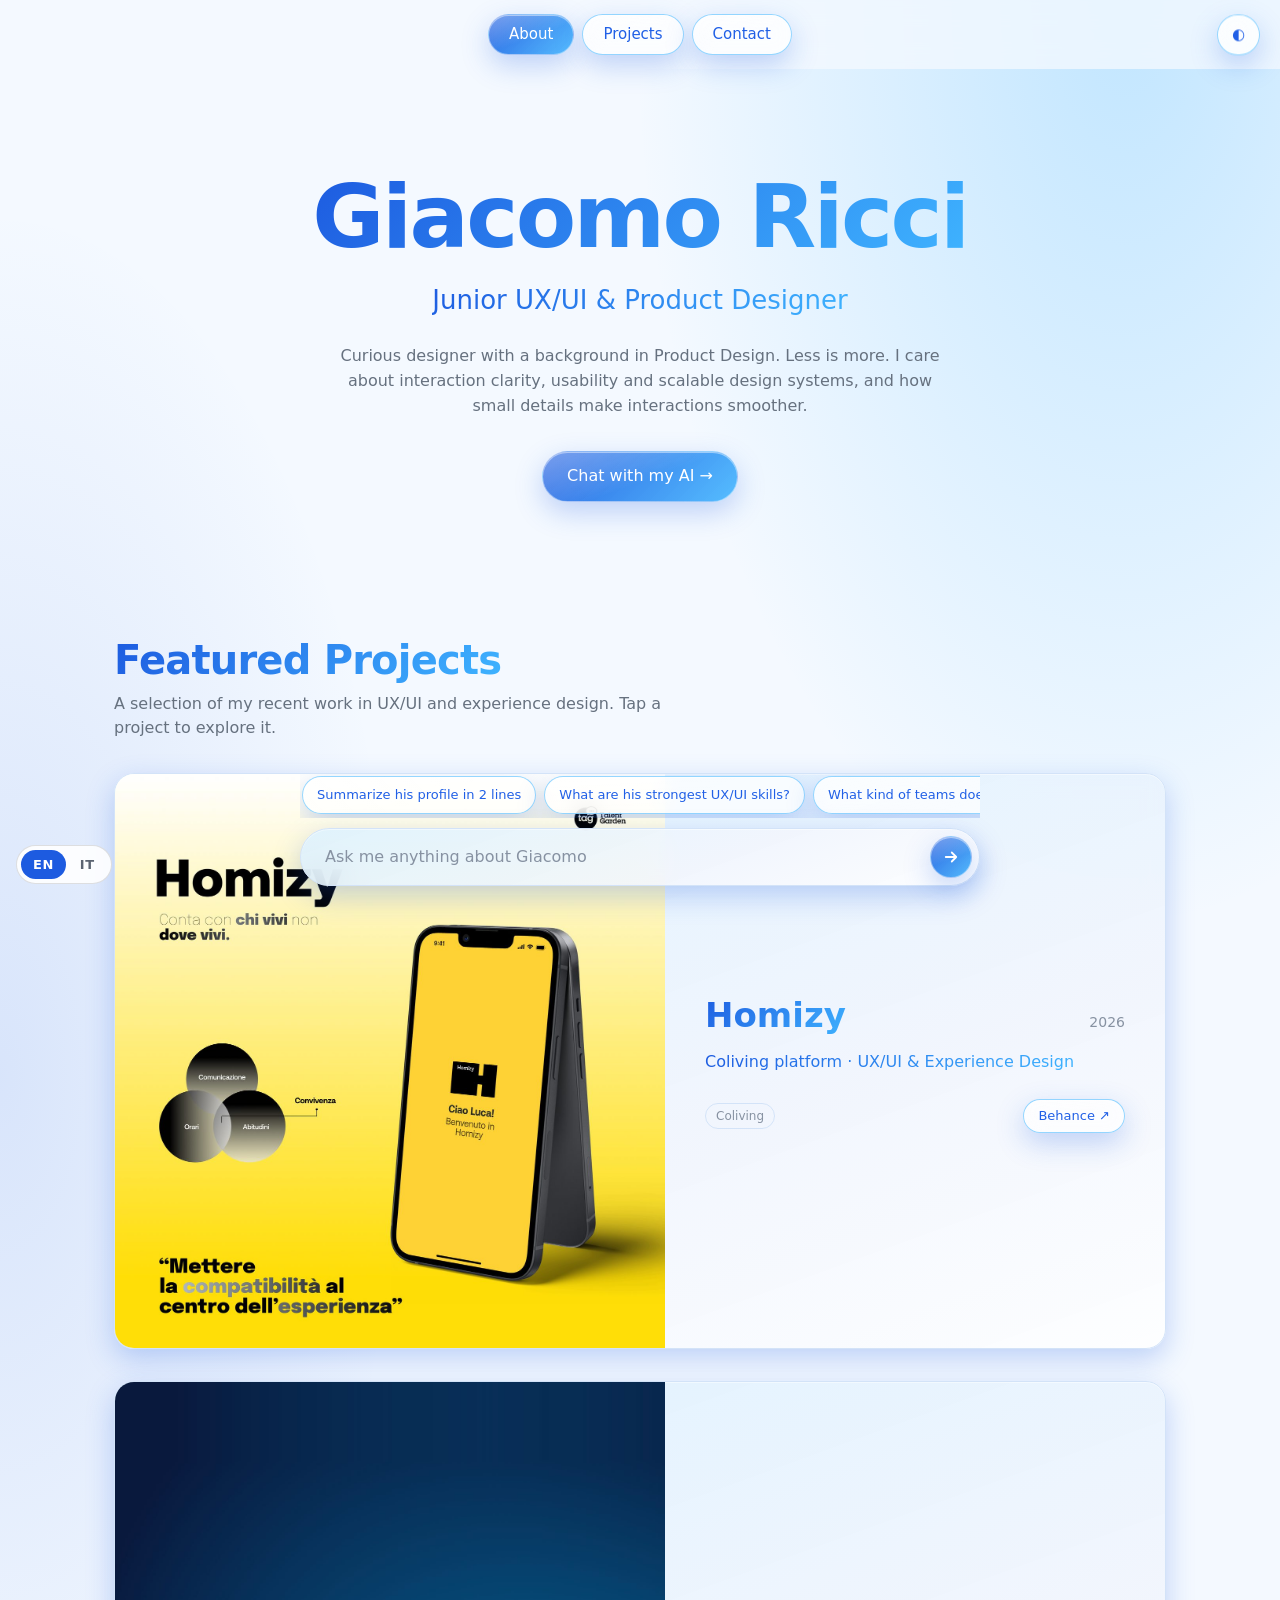
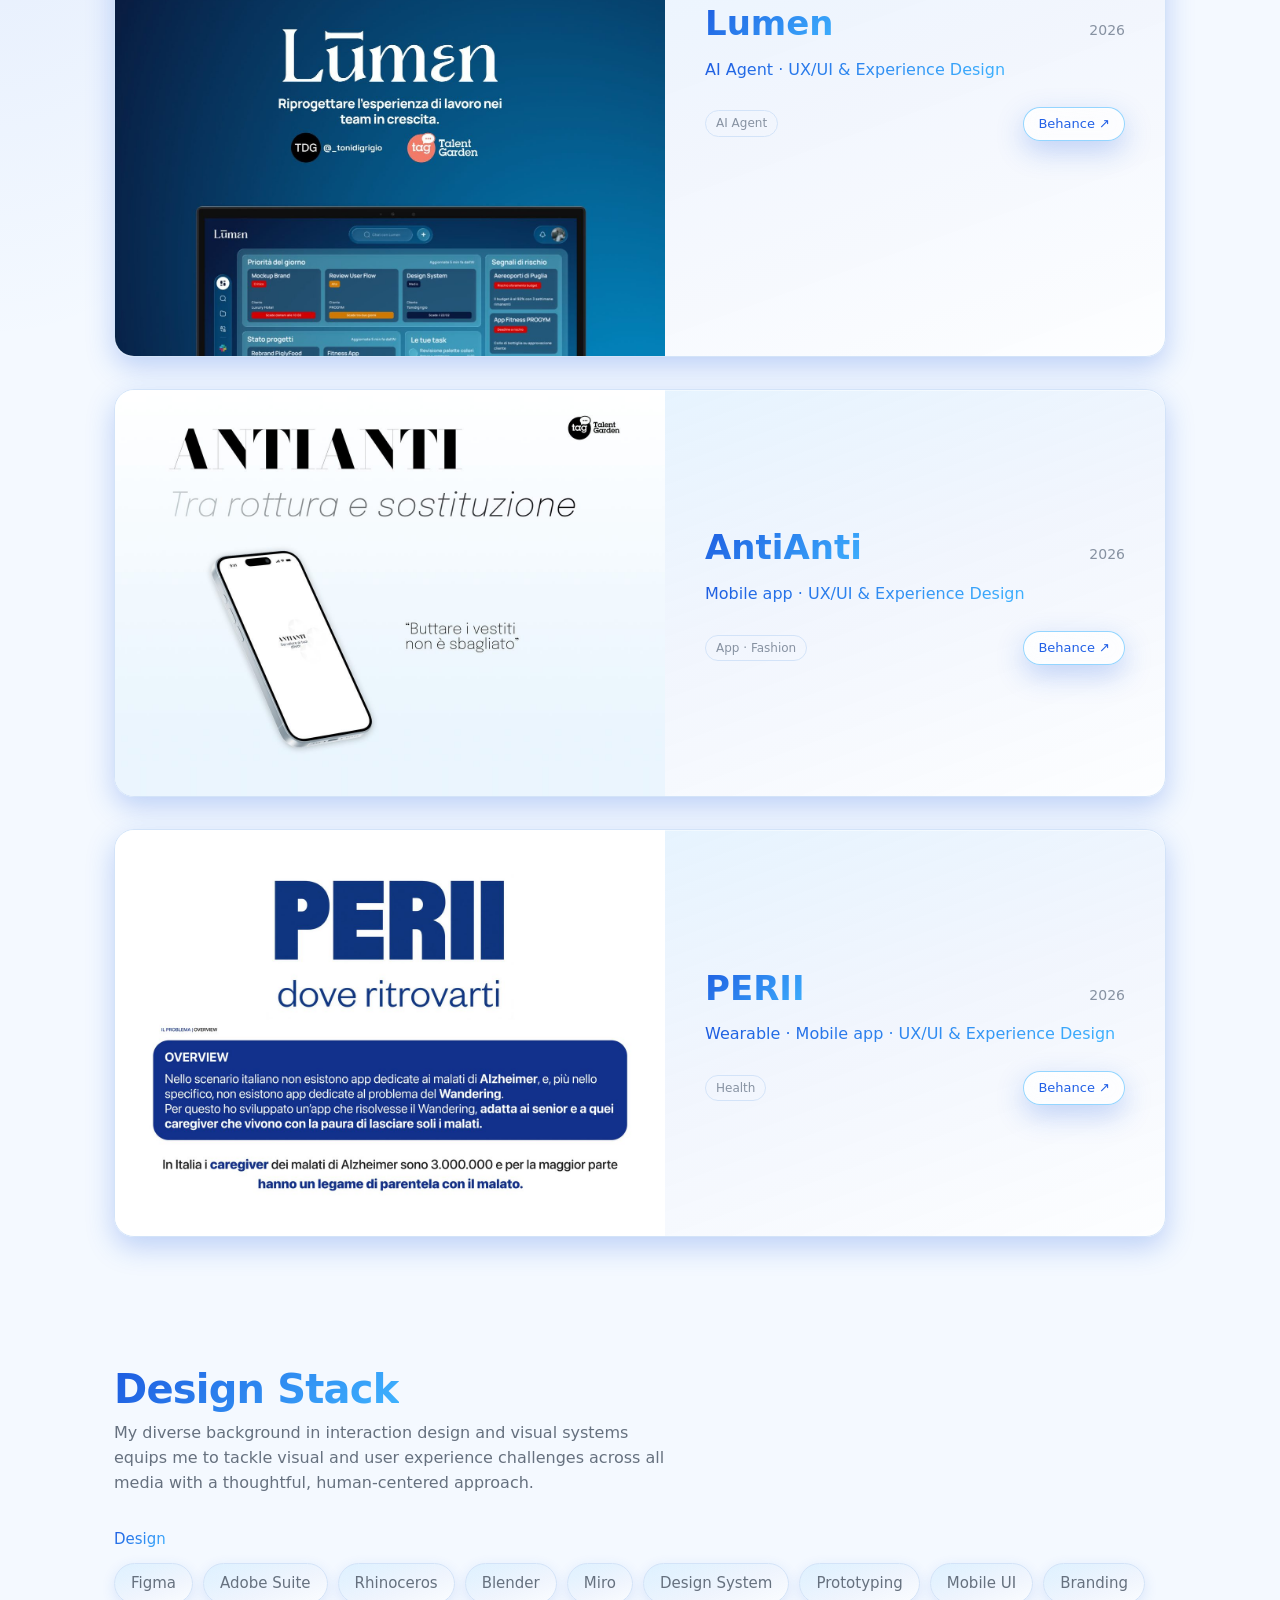
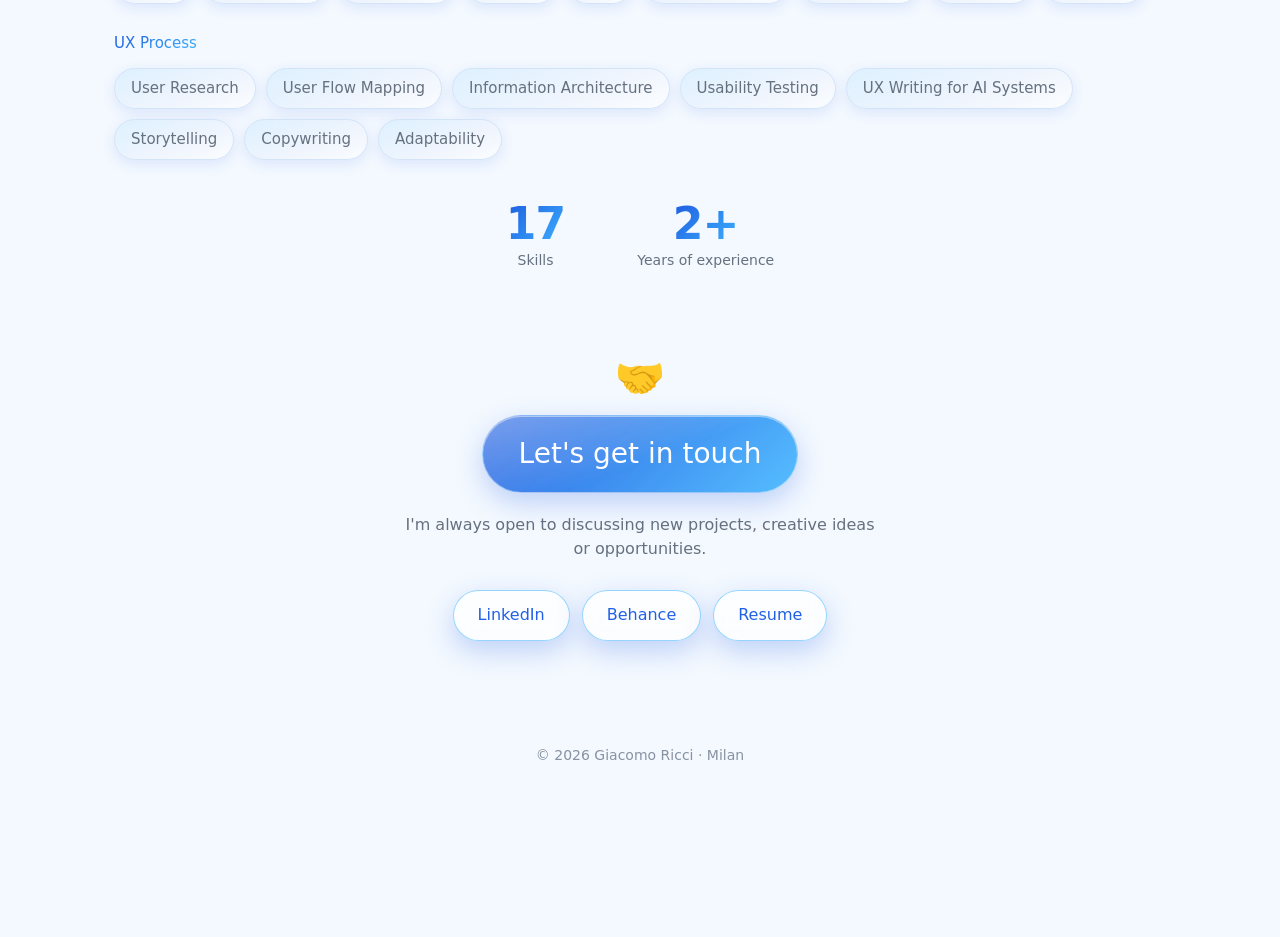
==== commit a4b676ff: "Include i18n.js and project-extras.js scripts Added internationalization and project extras scripts." ====
--- a/index.html
+++ b/index.html
@@ -103,5 +103,7 @@
 </div>
 <script src="assets/js/main.js" defer></script>
 <script src="assets/enhancements.js" defer></script>
+ <script src="assets/i18n.js" defer></script>
+<script src="assets/project-extras.js" defer></script>
 </body>
 </html>
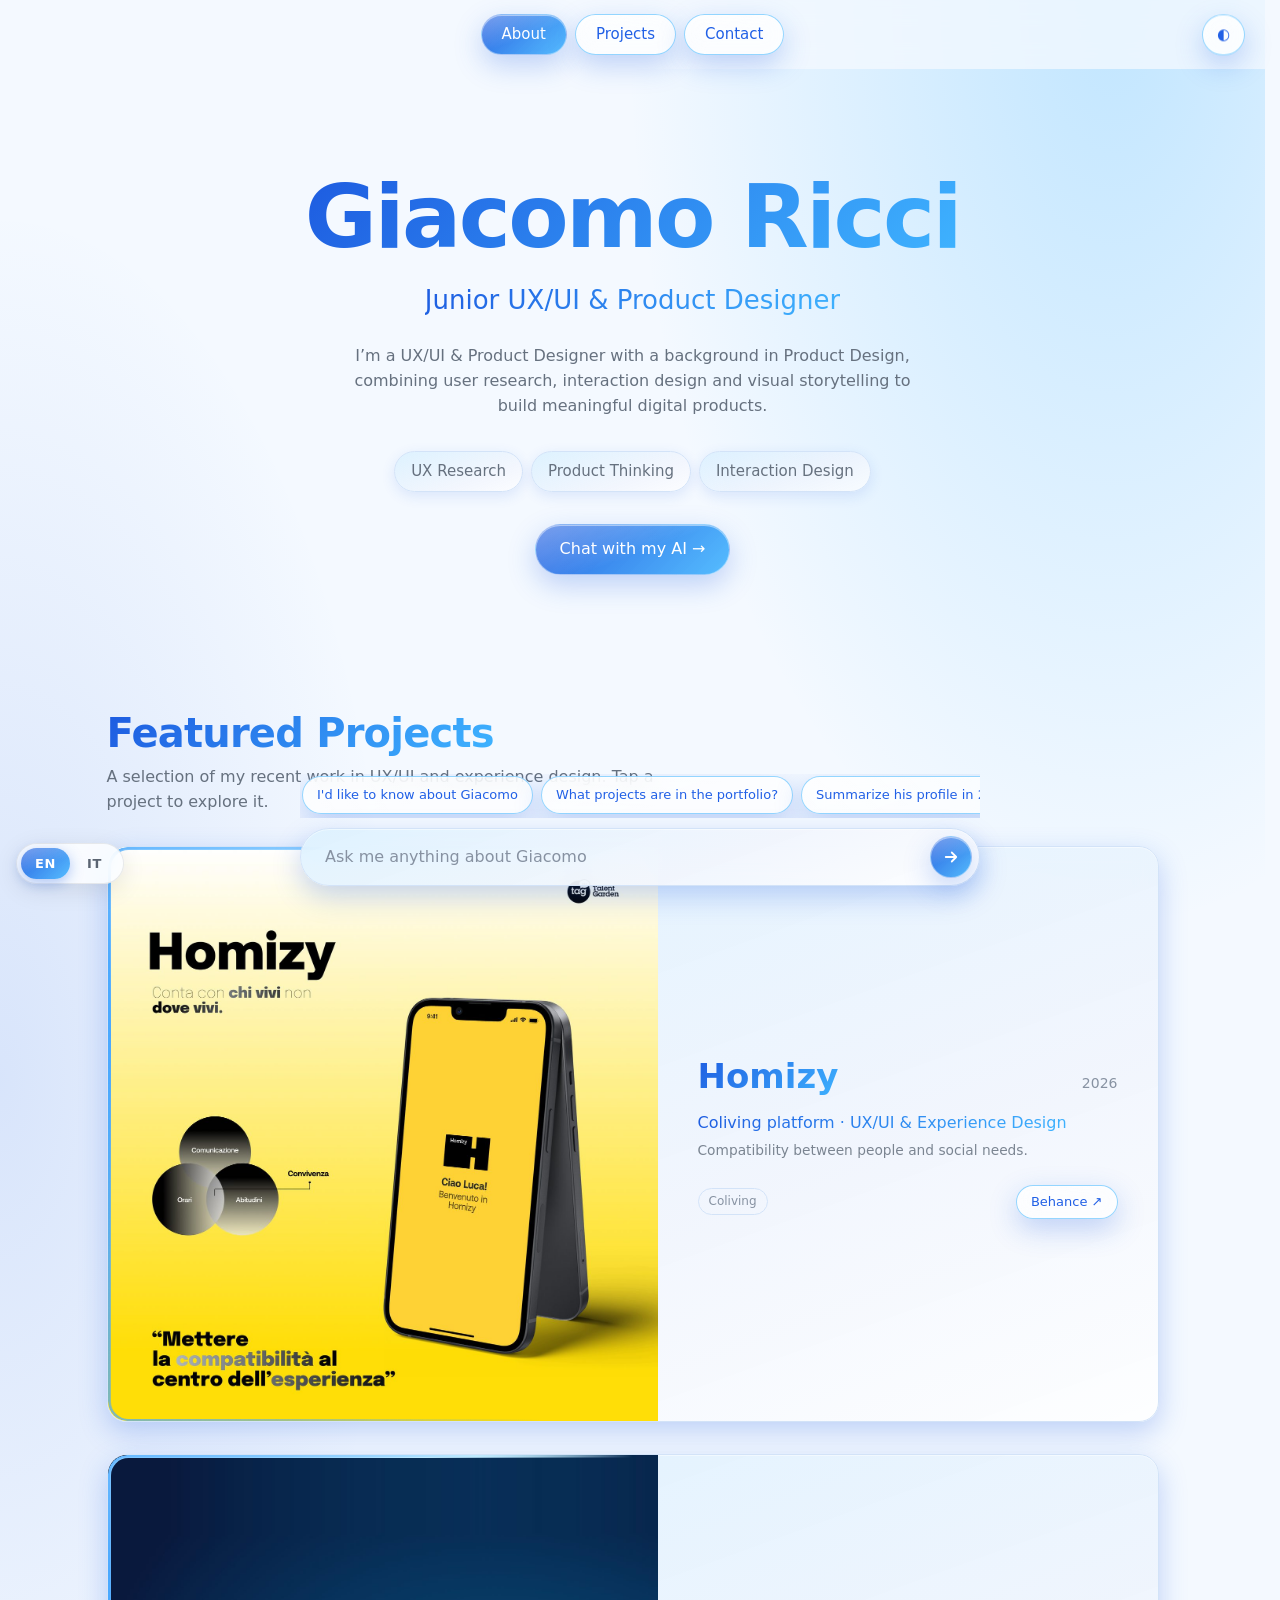
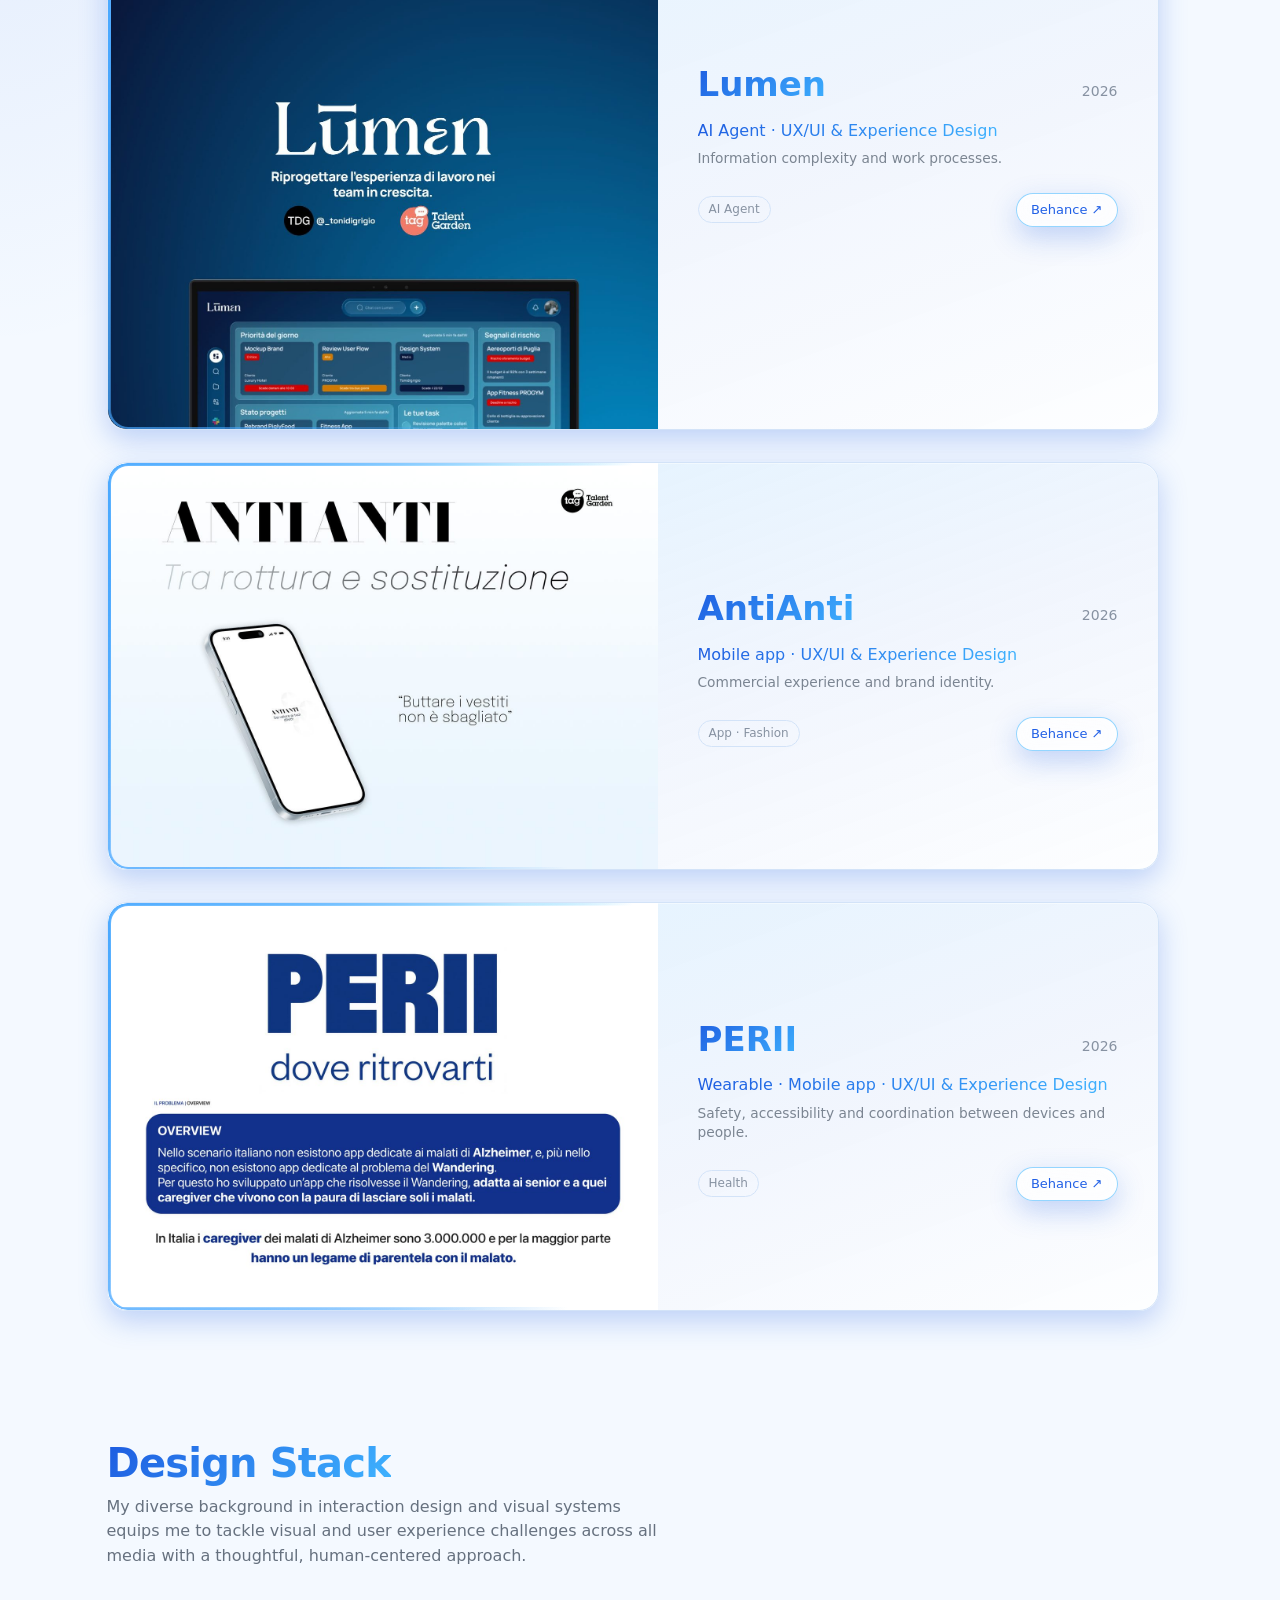
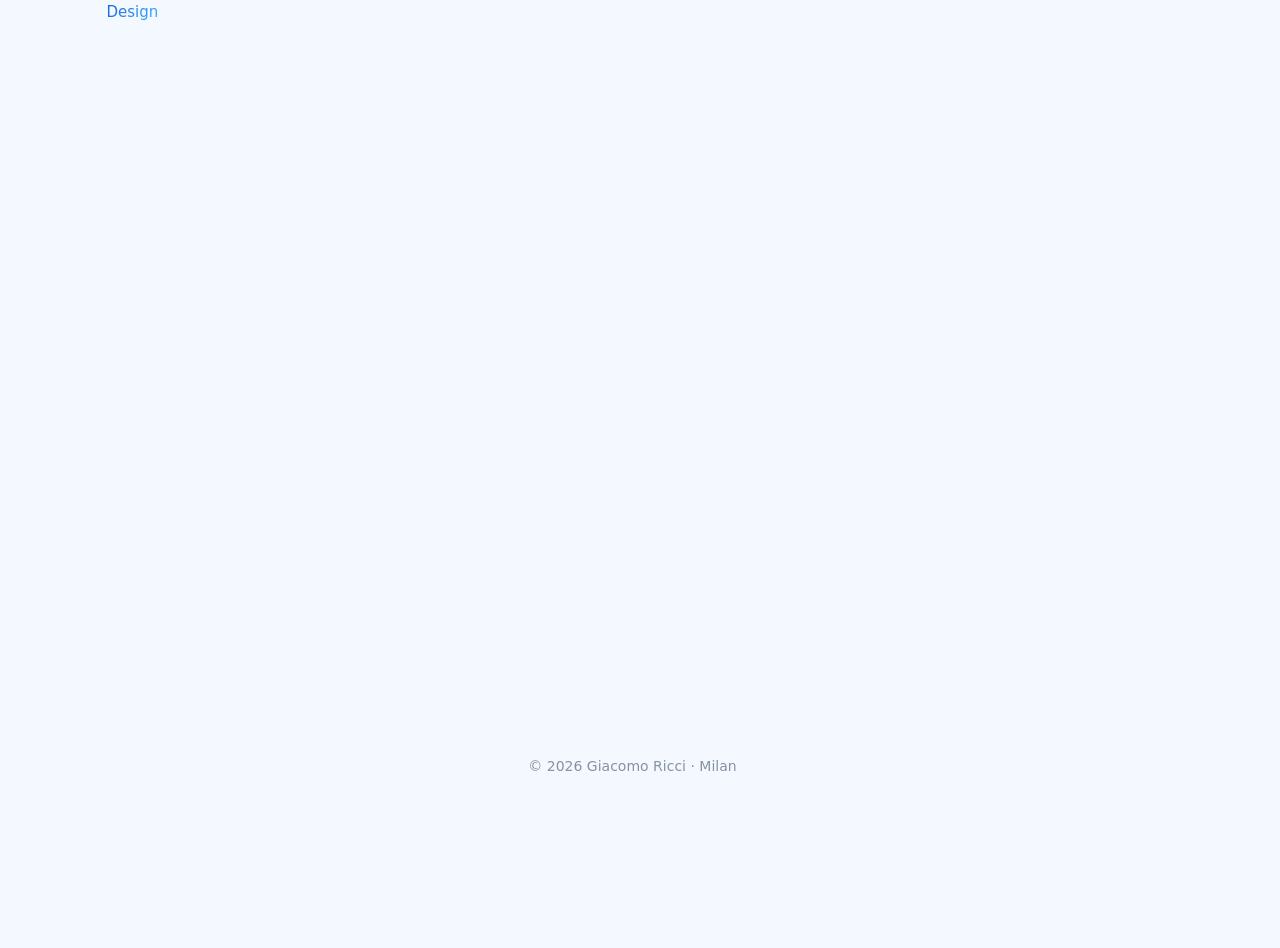
==== commit bed8ca29: "Update index.html" ====
--- a/index.html
+++ b/index.html
@@ -105,5 +105,6 @@
 <script src="assets/enhancements.js" defer></script>
  <script src="assets/i18n.js" defer></script>
 <script src="assets/project-extras.js" defer></script>
+ <script src="assets/cursor-halo.js?v=1" defer></script>
 </body>
 </html>
--- a/assets/css/style.css
+++ b/assets/css/style.css
@@ -151,3 +151,55 @@
 .w>.chips span,.about-stats .stat{transition:transform .25s cubic-bezier(.2,.8,.2,1),box-shadow .25s,border-color .25s;cursor:default}
 .w>.chips span:hover{transform:translateY(-5px) scale(1.04);box-shadow:0 12px 26px rgba(29,91,224,.28);border-color:color-mix(in srgb,var(--az) 70%,transparent)}
 .about-stats .stat:hover{transform:translateY(-6px) scale(1.08)}
+
+/* ===== Smartphone ===== */
+html{-webkit-text-size-adjust:100%;text-size-adjust:100%;overflow-x:clip}
+img,svg,video{max-width:100%}
+.card,.btn,.pill,.pc,.go,.cx{-webkit-tap-highlight-color:transparent;touch-action:manipulation}
+.ov{overscroll-behavior:contain;-webkit-overflow-scrolling:touch}
+html .w,html .ovh,html .pv{padding-left:max(24px,env(safe-area-inset-left,0px));padding-right:max(24px,env(safe-area-inset-right,0px))}
+
+@media(pointer:coarse){
+  html .pill{min-height:44px;display:inline-flex;align-items:center;justify-content:center}
+  html .cx,html .go{min-width:44px;min-height:44px}
+}
+@media(hover:none){
+  html .card:hover{transform:none;box-shadow:var(--sh)}
+  html .btn:hover,html .pill:hover,html .pc:hover,html .go:hover,html .qr:hover,html .w>.chips span:hover,html .about-stats .stat:hover{transform:none}
+}
+@media(max-width:640px) and (prefers-reduced-motion:no-preference){
+  html .ur{filter:blur(4px)}
+}
+@media(max-width:640px){
+  html{scroll-padding-top:88px}
+  html nav .w{flex-wrap:nowrap;gap:6px;padding-left:max(12px,env(safe-area-inset-left,0px));padding-right:max(12px,env(safe-area-inset-right,0px))}
+  html nav .pill{padding:7px 12px;font-size:14px;white-space:nowrap}
+  html #th{flex:none}
+  html .hero{padding:56px 0 36px}
+  html section{padding:48px 0}
+  html .card .t{padding:18px 20px 20px}
+  html .lk{flex-wrap:wrap}
+  html footer{padding-bottom:190px}
+  html .card,html .stat,html .pt{-webkit-backdrop-filter:none;backdrop-filter:none}
+  html .pv,html .card .t,html .pt{overflow-wrap:break-word}
+  html .cpanel{max-height:min(52vh,520px);max-height:min(52dvh,520px)}
+
+  /* Dentro i progetti: una colonna sola e riassunto allineato a sinistra */
+  html #pv[data-proj="lumen"] .stats{grid-template-columns:1fr!important}
+  html #pv:is([data-proj="lumen"],[data-proj="antianti"],[data-proj="perii"]) .sc[data-i="2"] .pts{grid-template-columns:1fr!important}
+  html #pv .sc[data-i="3"] .pt p{text-align:left;hyphens:manual;-webkit-hyphens:manual}
+
+  /* Switch lingua: sopra la barra della chat; nei progetti in alto a destra */
+  html body .lang-sw{left:auto;right:max(12px,env(safe-area-inset-right,0px));bottom:calc(var(--dock-h,120px) + max(14px,env(safe-area-inset-bottom,0px)) + 10px)}
+  html body:has(#pv:not([hidden])) .lang-sw{top:calc(env(safe-area-inset-top,0px) + 12px);bottom:auto}
+  html body:has(#ch:not([hidden])) .lang-sw,html body:has(#ci:focus) .lang-sw{opacity:0!important;pointer-events:none}
+}
+
+/* Su telefono il QR diventa un pulsante che apre il prototipo */
+@media(max-width:640px) and (pointer:coarse){
+  html a.qr .qrb{display:none}
+  html a.qr{padding:12px 28px;border-radius:99px;background-image:var(--sheen),var(--gb);border:1px solid rgba(255,255,255,.4);box-shadow:var(--sh)}
+  html a.qr .qrt{font-size:0;color:#fff}
+  html a.qr .qrt::after{content:"Open the prototype";font-size:15px;font-weight:500}
+  html[lang="it"] a.qr .qrt::after{content:"Apri il prototipo"}
+}
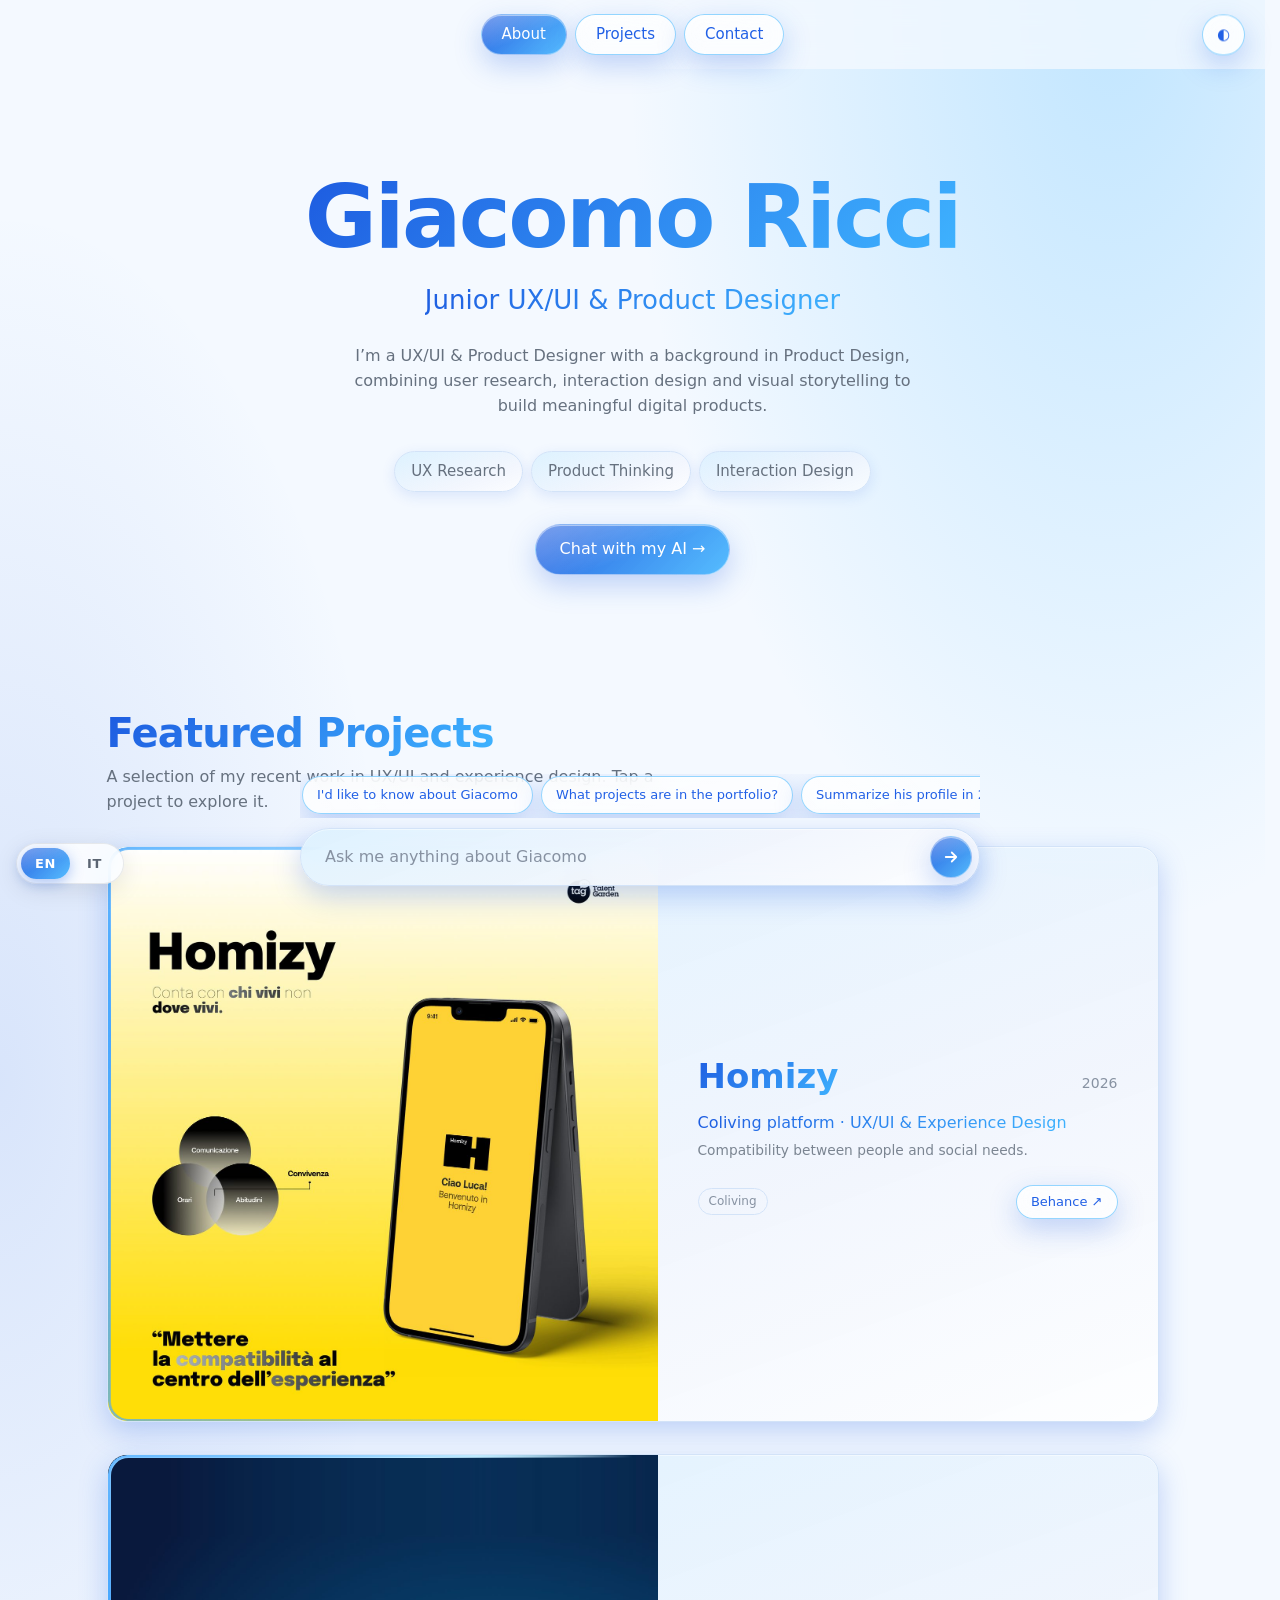
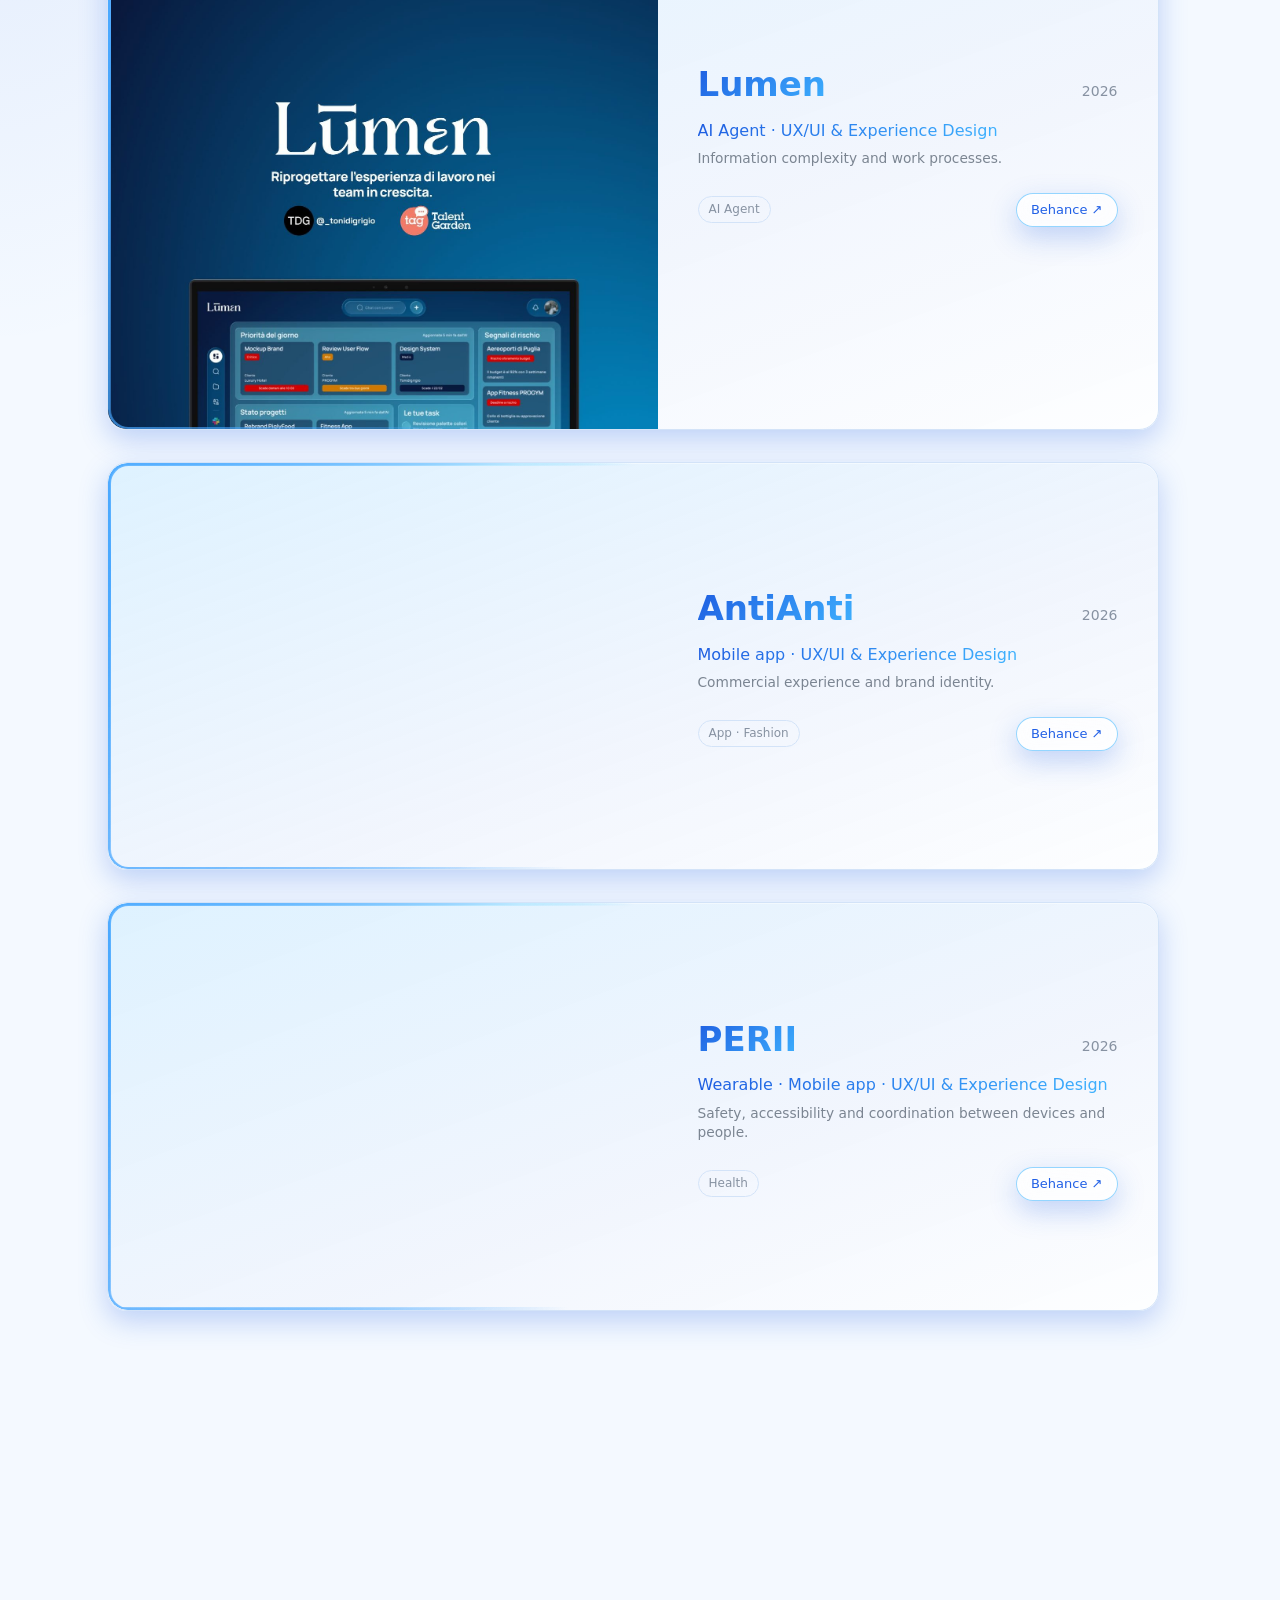
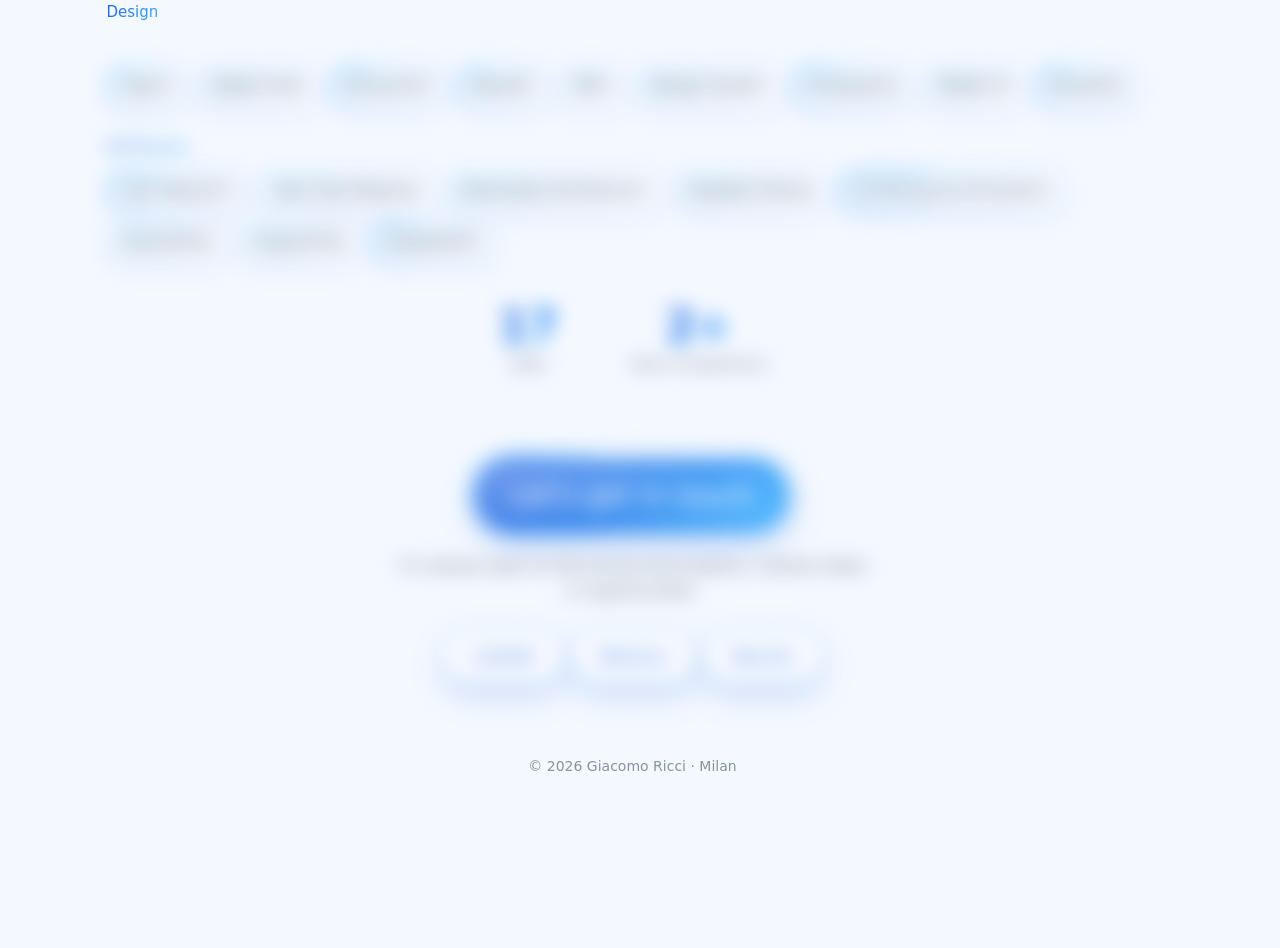
==== commit 5b28167d: "Update cursor-halo.js version to v3" ====
--- a/index.html
+++ b/index.html
@@ -105,6 +105,6 @@
 <script src="assets/enhancements.js" defer></script>
  <script src="assets/i18n.js" defer></script>
 <script src="assets/project-extras.js" defer></script>
- <script src="assets/cursor-halo.js?v=1" defer></script>
+ <script src="assets/cursor-halo.js?v=3" defer></script>
 </body>
 </html>
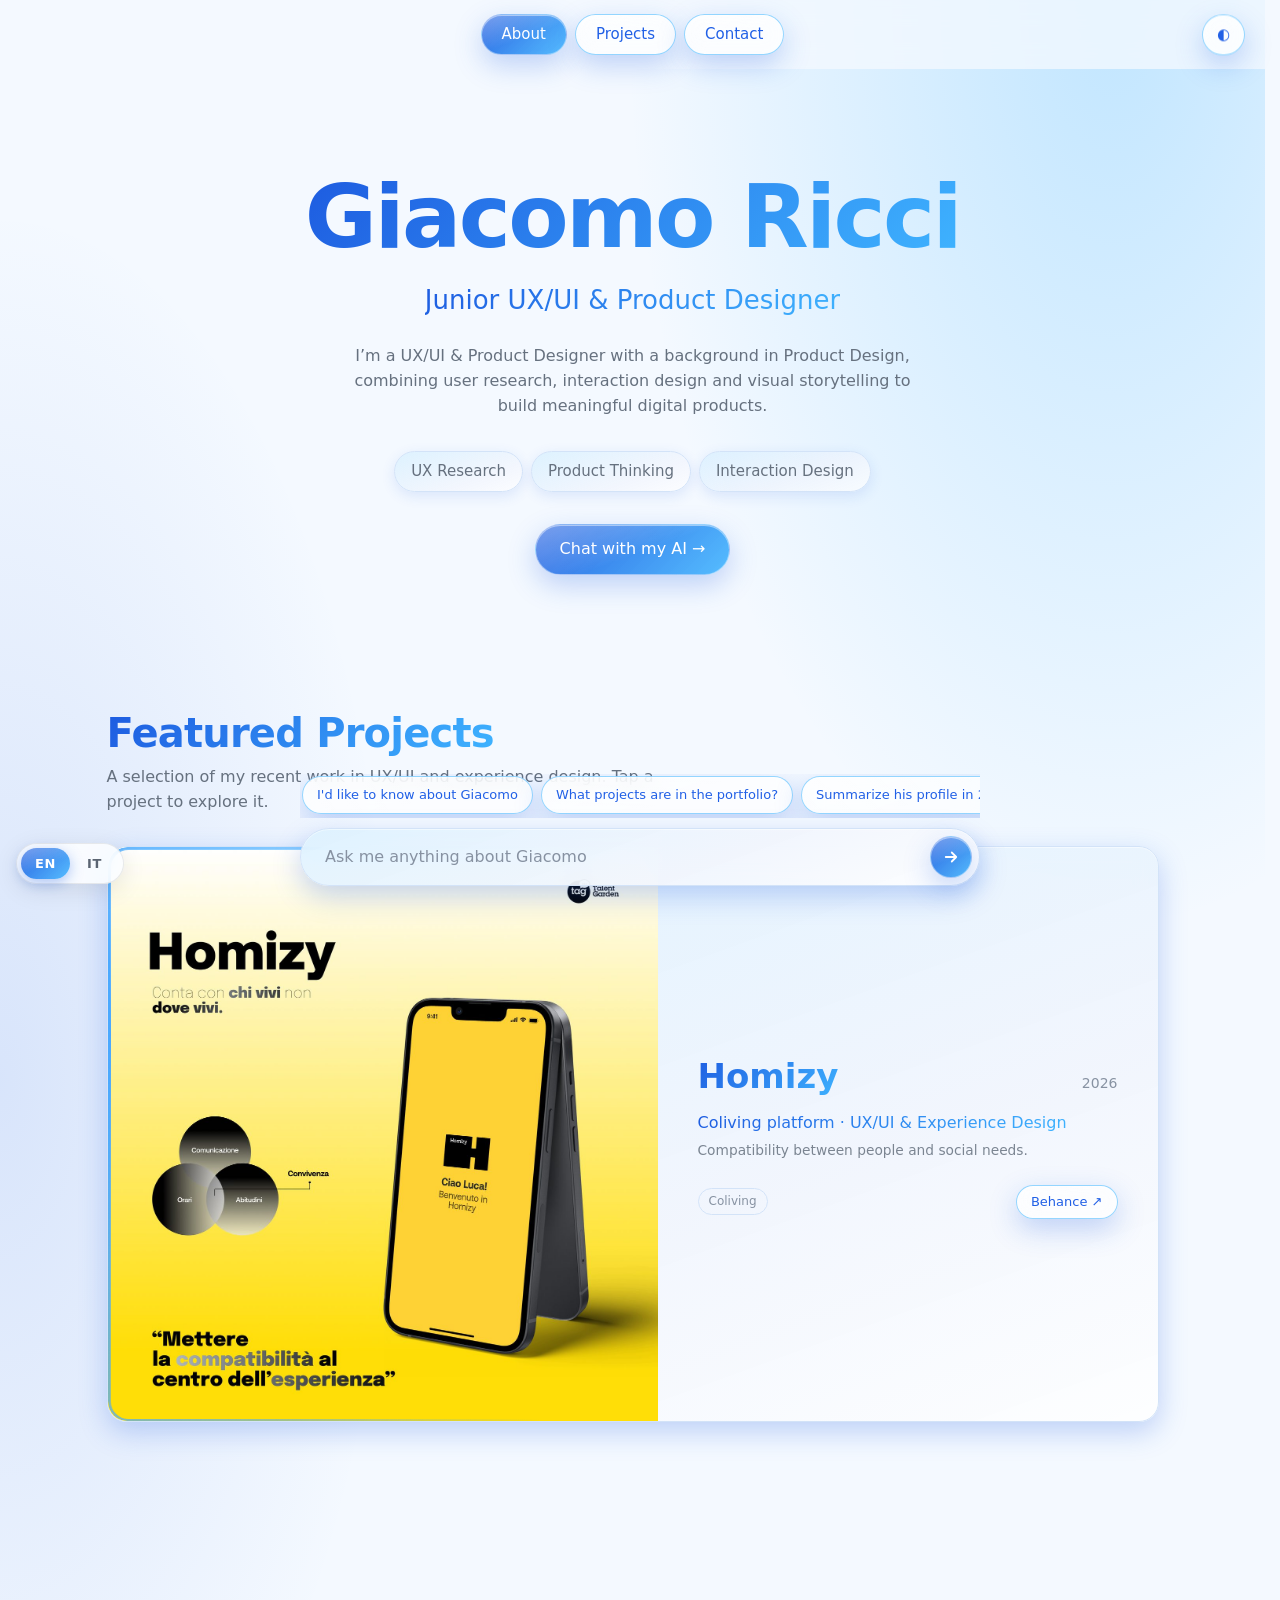
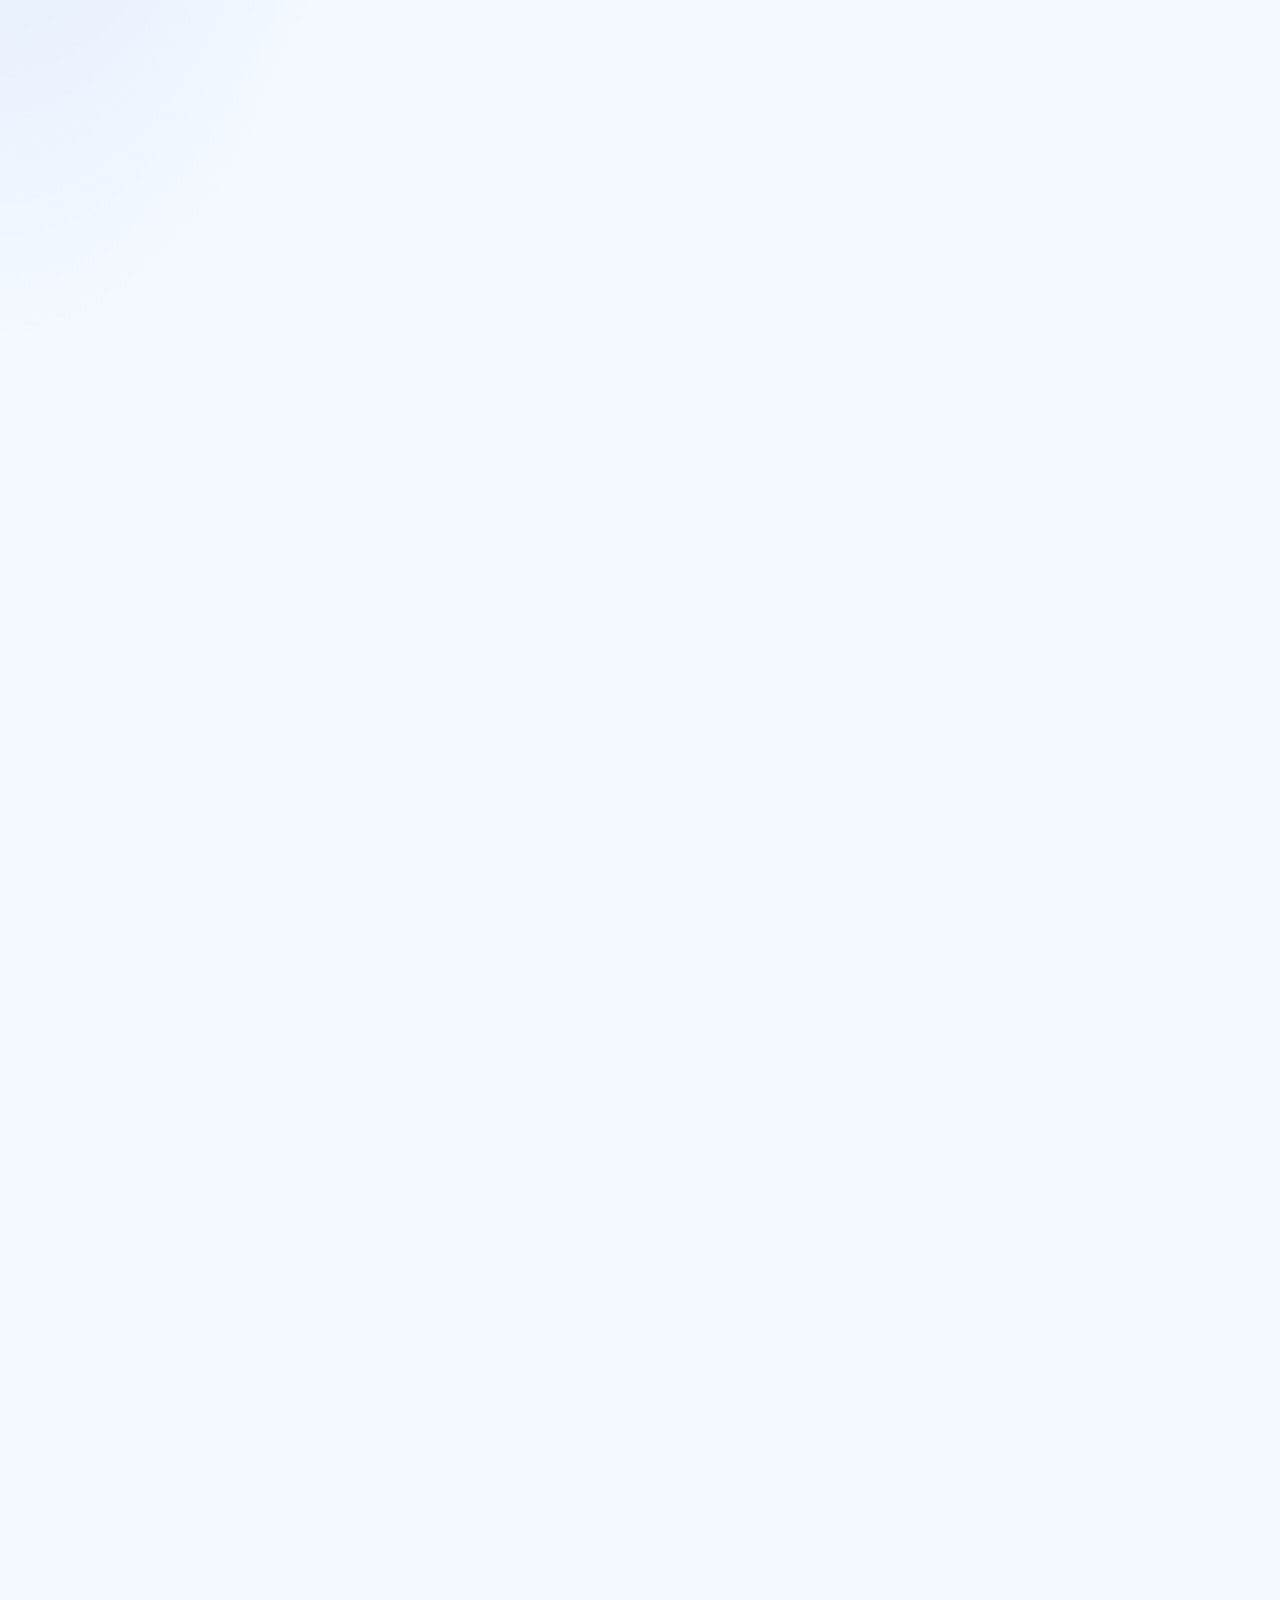
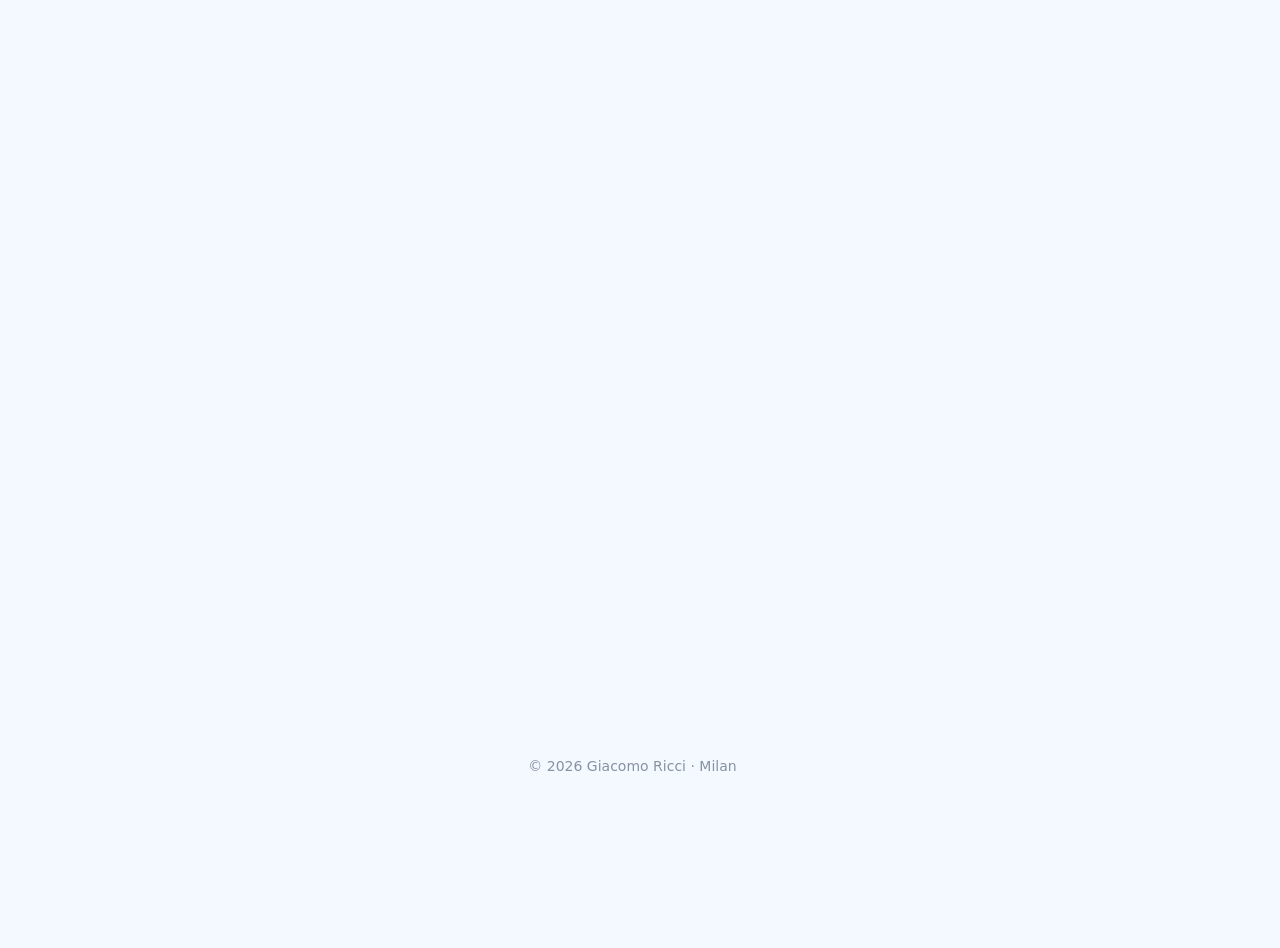
==== commit 8c01a8b4: "Update project-extras.js script version" ====
--- a/index.html
+++ b/index.html
@@ -104,7 +104,8 @@
 <script src="assets/js/main.js" defer></script>
 <script src="assets/enhancements.js" defer></script>
  <script src="assets/i18n.js" defer></script>
-<script src="assets/project-extras.js" defer></script>
+<script src="assets/project-extras.js?v=37
+ " defer></script>
  <script src="assets/cursor-halo.js?v=3" defer></script>
 </body>
 </html>
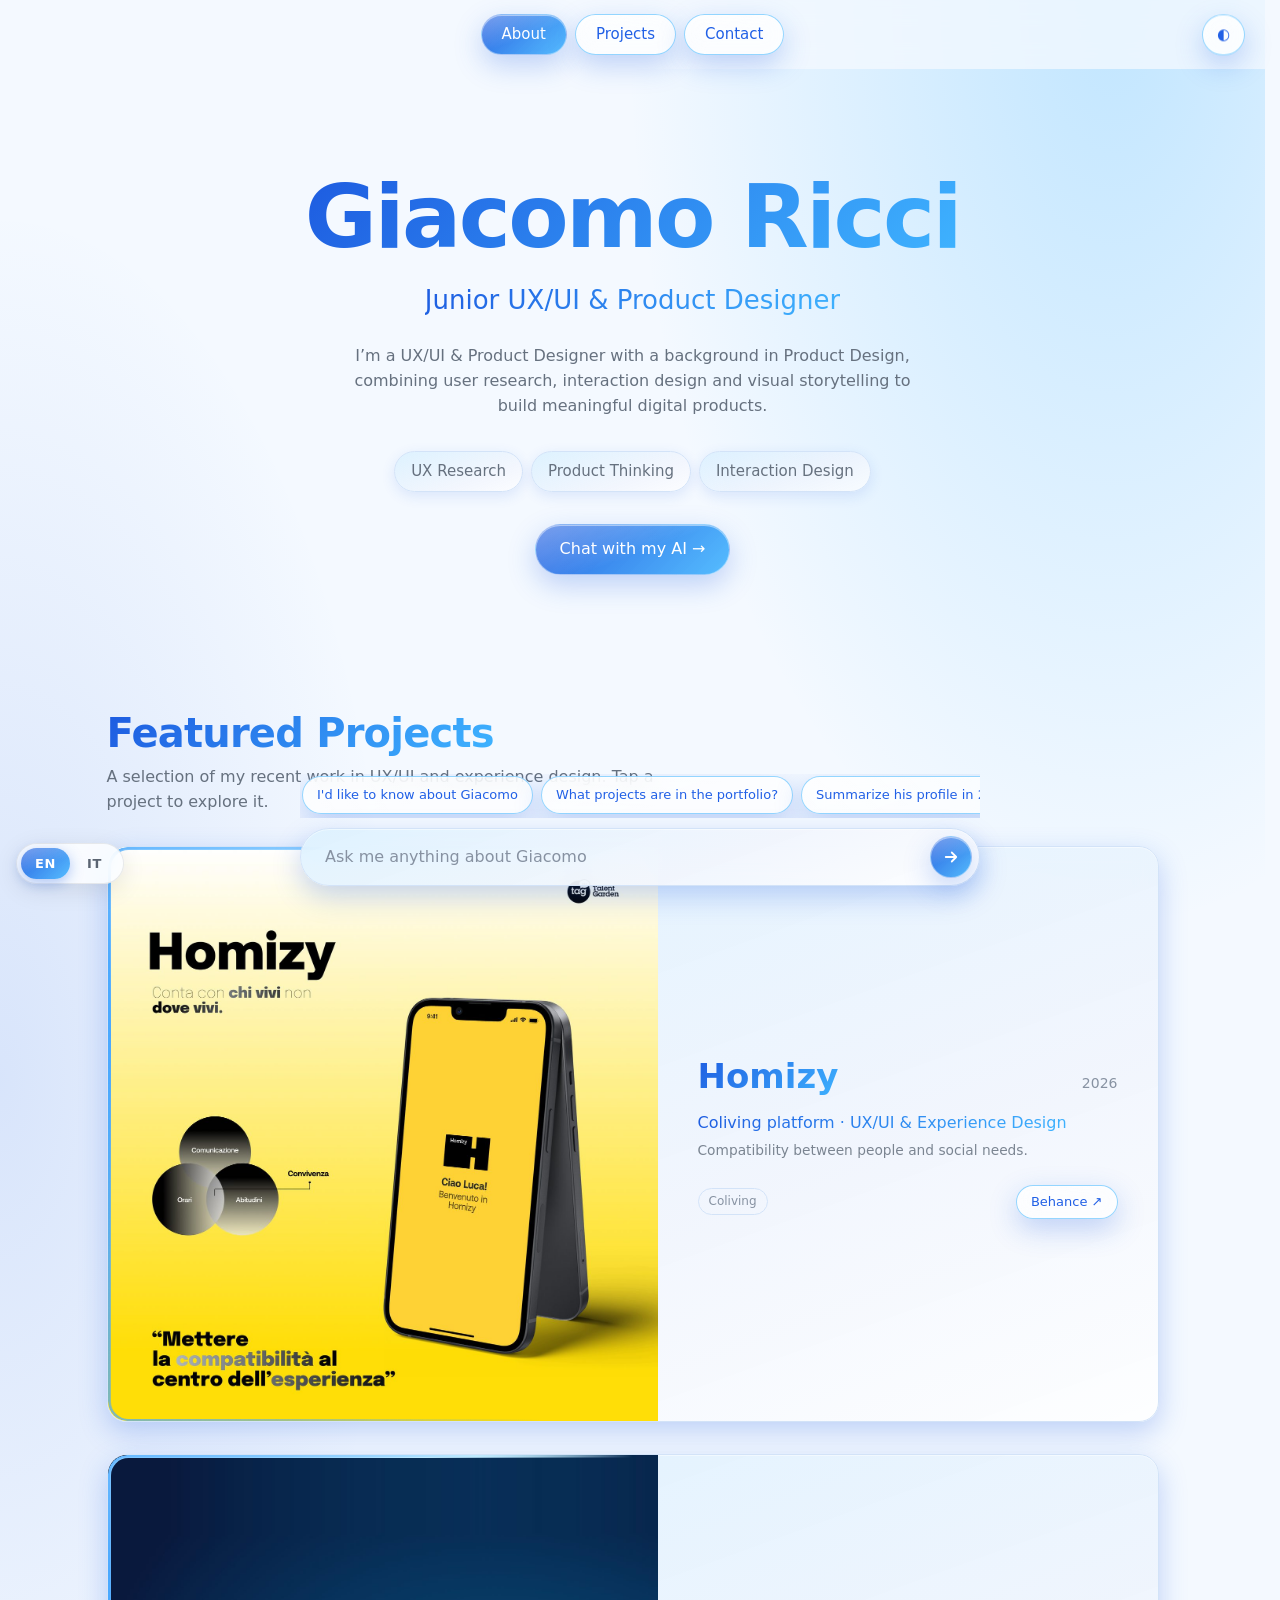
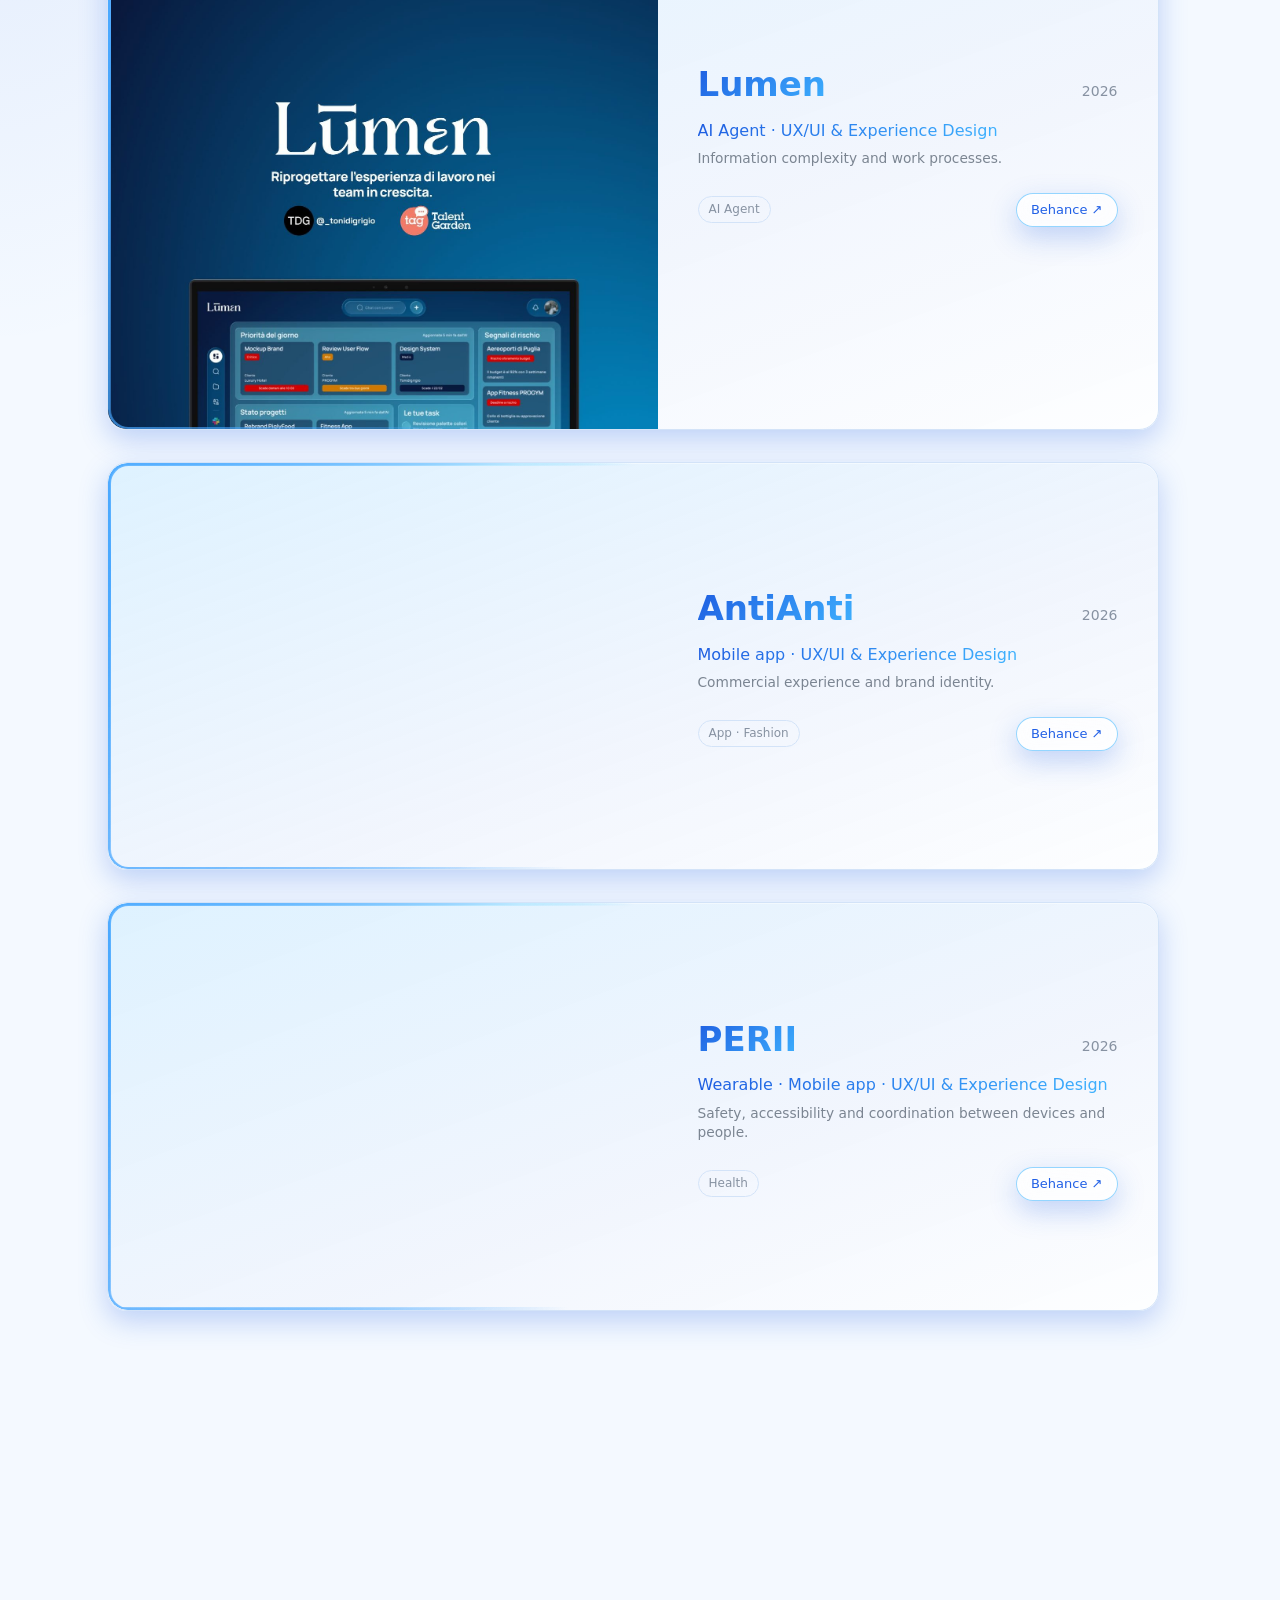
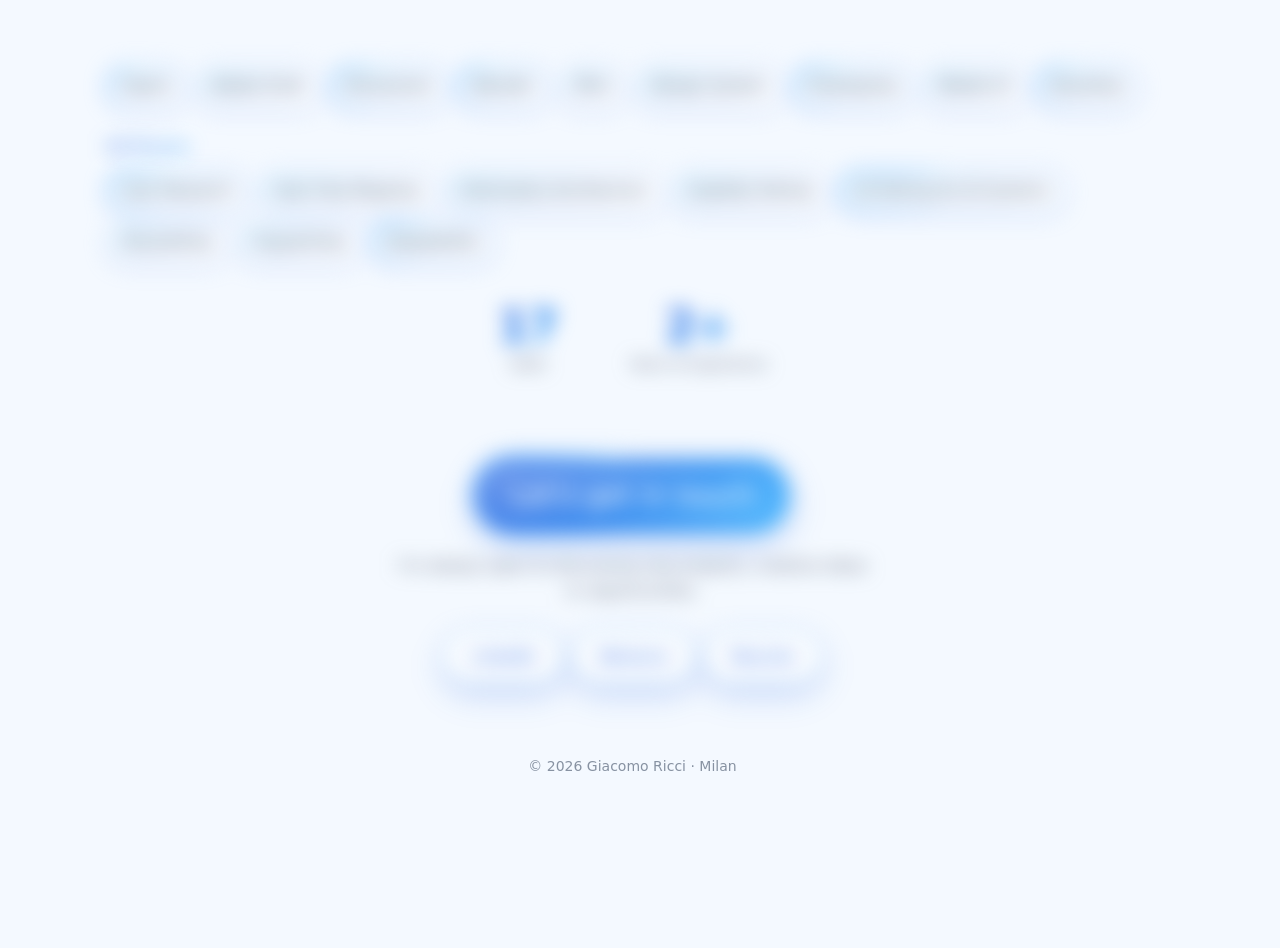
==== commit 789fd4e5: "Update project-extras.js version in index.html" ====
--- a/index.html
+++ b/index.html
@@ -104,7 +104,7 @@
 <script src="assets/js/main.js" defer></script>
 <script src="assets/enhancements.js" defer></script>
  <script src="assets/i18n.js" defer></script>
-<script src="assets/project-extras.js?v=37
+<script src="assets/project-extras.js?v=38
  " defer></script>
  <script src="assets/cursor-halo.js?v=3" defer></script>
 </body>
